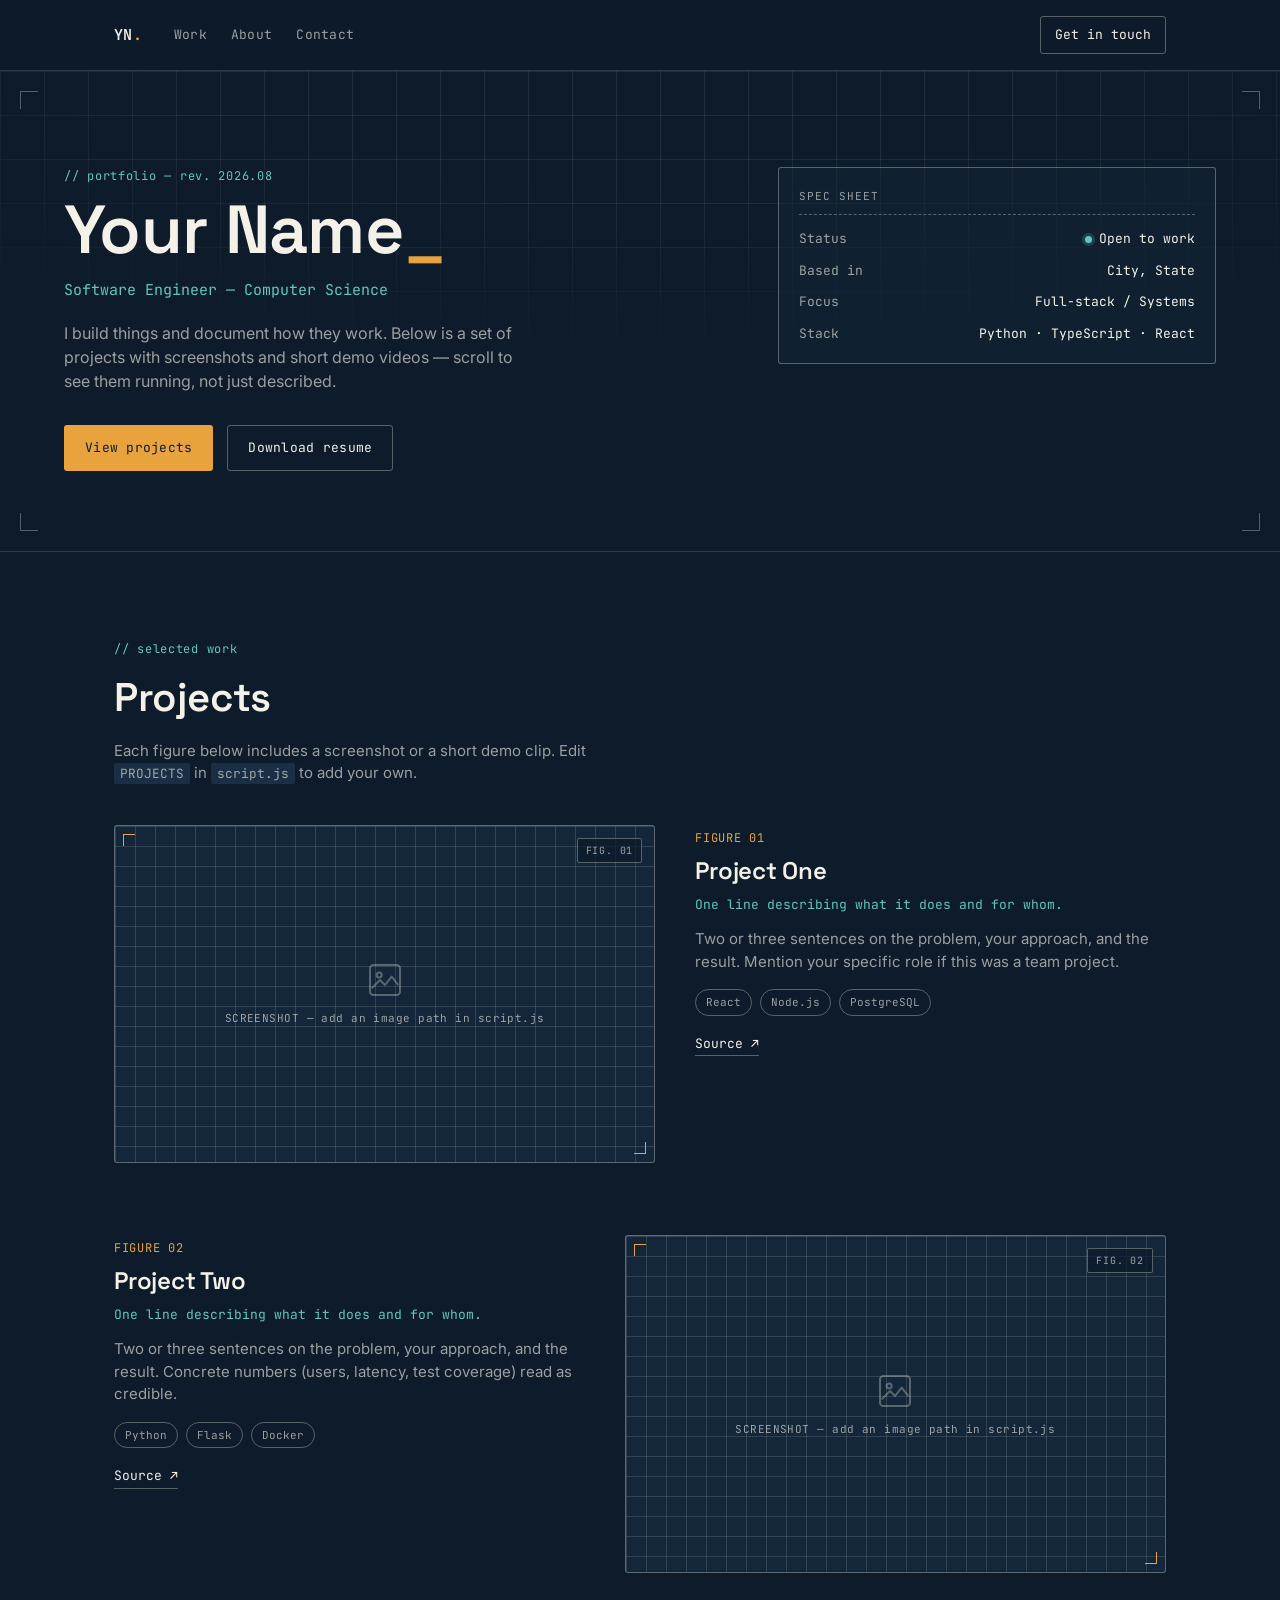
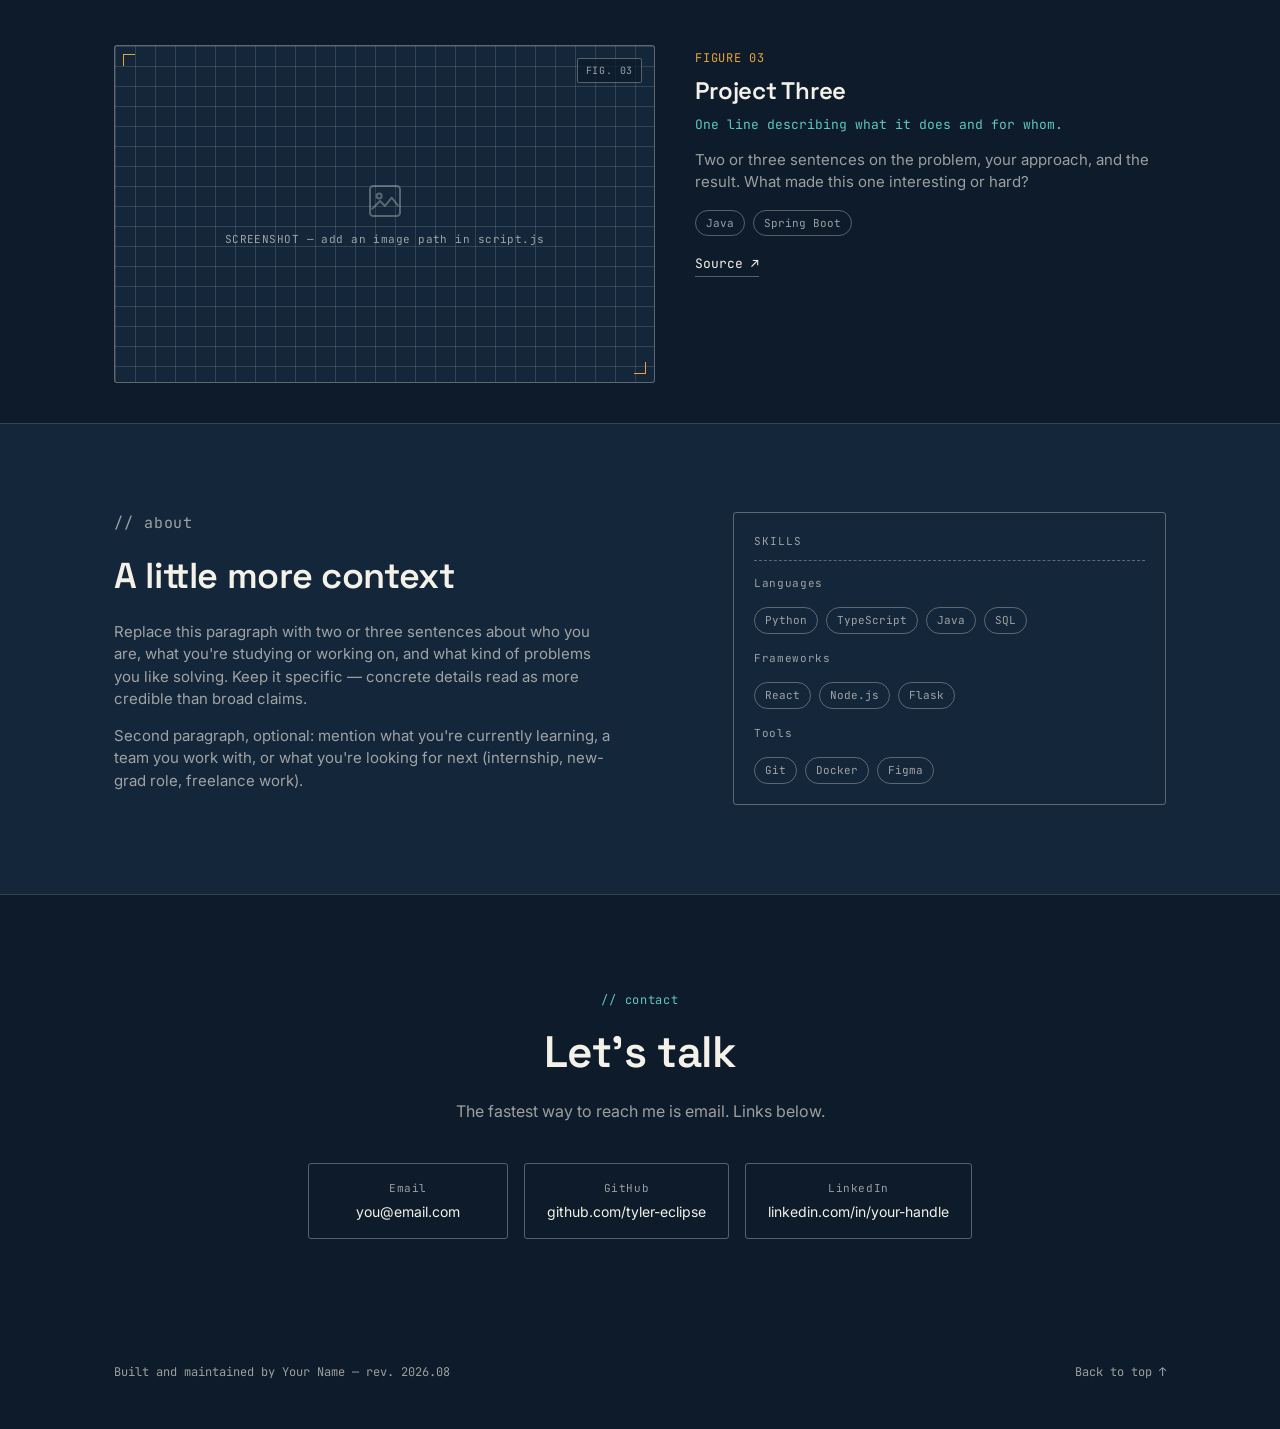
==== index.html @ 5acce399 "Add files via upload" ====
<!DOCTYPE html>
<html lang="en">
<head>
<meta charset="UTF-8">
<meta name="viewport" content="width=device-width, initial-scale=1.0">
<title>Your Name — Portfolio</title>
<meta name="description" content="Software engineering portfolio — projects, demos, and work.">

<link rel="preconnect" href="https://fonts.googleapis.com">
<link rel="preconnect" href="https://fonts.gstatic.com" crossorigin>
<link href="https://fonts.googleapis.com/css2?family=Space+Grotesk:wght@400;500;600;700&family=Inter:wght@400;500;600&family=JetBrains+Mono:wght@400;500;600&display=swap" rel="stylesheet">

<link rel="stylesheet" href="style.css">
</head>
<body>

<!-- ============ NAV ============ -->
<header class="nav" id="top">
  <div class="nav__inner">
    <a href="#top" class="nav__mark">YN<span class="nav__mark-dot">.</span></a>
    <nav class="nav__links">
      <a href="#work">Work</a>
      <a href="#about">About</a>
      <a href="#contact">Contact</a>
    </nav>
    <a href="#contact" class="nav__cta">Get in touch</a>
    <button class="nav__burger" id="navBurger" aria-label="Toggle menu" aria-expanded="false">
      <span></span><span></span><span></span>
    </button>
  </div>
  <div class="nav__mobile" id="navMobile">
    <a href="#work">Work</a>
    <a href="#about">About</a>
    <a href="#contact">Contact</a>
  </div>
</header>

<!-- ============ HERO ============ -->
<section class="hero" id="hero">
  <div class="hero__grid" aria-hidden="true"></div>
  <div class="hero__frame" aria-hidden="true">
    <span class="tick tick--tl"></span>
    <span class="tick tick--tr"></span>
    <span class="tick tick--bl"></span>
    <span class="tick tick--br"></span>
  </div>

  <div class="hero__inner">
    <div class="hero__main">
      <p class="eyebrow">// portfolio &mdash; rev. 2026.08</p>
      <h1 class="hero__name">Your Name<span class="hero__cursor">_</span></h1>
      <p class="hero__role">Software Engineer &mdash; Computer Science</p>
      <p class="hero__tagline">
        I build things and document how they work. Below is a set of
        projects with screenshots and short demo videos &mdash; scroll
        to see them running, not just described.
      </p>
      <div class="hero__actions">
        <a href="#work" class="btn btn--primary">View projects</a>
        <a href="/resume.pdf" class="btn btn--ghost">Download resume</a>
      </div>
    </div>

    <aside class="spec-card" aria-label="Quick facts">
      <p class="spec-card__label">SPEC SHEET</p>
      <dl class="spec-card__list">
        <div class="spec-card__row">
          <dt>Status</dt>
          <dd><span class="dot dot--live"></span>Open to work</dd>
        </div>
        <div class="spec-card__row">
          <dt>Based in</dt>
          <dd>City, State</dd>
        </div>
        <div class="spec-card__row">
          <dt>Focus</dt>
          <dd>Full-stack / Systems</dd>
        </div>
        <div class="spec-card__row">
          <dt>Stack</dt>
          <dd>Python · TypeScript · React</dd>
        </div>
      </dl>
    </aside>
  </div>
</section>

<!-- ============ WORK ============ -->
<section class="work" id="work">
  <div class="section-head">
    <p class="eyebrow">// selected work</p>
    <h2>Projects</h2>
    <p class="section-head__sub">
      Each figure below includes a screenshot or a short demo clip.
      Edit <code>PROJECTS</code> in <code>script.js</code> to add your own.
    </p>
  </div>

  <div class="project-list" id="projectList">
    <!-- Project figures are rendered here by script.js from the PROJECTS array -->
  </div>
</section>

<!-- ============ ABOUT ============ -->
<section class="about" id="about">
  <div class="about__inner">
    <div class="about__text">
      <p class="eyebrow">// about</p>
      <h2>A little more context</h2>
      <p>
        Replace this paragraph with two or three sentences about who you are,
        what you're studying or working on, and what kind of problems you
        like solving. Keep it specific &mdash; concrete details read as more
        credible than broad claims.
      </p>
      <p>
        Second paragraph, optional: mention what you're currently learning,
        a team you work with, or what you're looking for next
        (internship, new-grad role, freelance work).
      </p>
    </div>

    <div class="about__datasheet">
      <p class="spec-card__label">SKILLS</p>
      <div class="skill-group">
        <p class="skill-group__label">Languages</p>
        <div class="chip-row">
          <span class="chip">Python</span>
          <span class="chip">TypeScript</span>
          <span class="chip">Java</span>
          <span class="chip">SQL</span>
        </div>
      </div>
      <div class="skill-group">
        <p class="skill-group__label">Frameworks</p>
        <div class="chip-row">
          <span class="chip">React</span>
          <span class="chip">Node.js</span>
          <span class="chip">Flask</span>
        </div>
      </div>
      <div class="skill-group">
        <p class="skill-group__label">Tools</p>
        <div class="chip-row">
          <span class="chip">Git</span>
          <span class="chip">Docker</span>
          <span class="chip">Figma</span>
        </div>
      </div>
    </div>
  </div>
</section>

<!-- ============ CONTACT ============ -->
<section class="contact" id="contact">
  <div class="contact__inner">
    <p class="eyebrow">// contact</p>
    <h2>Let's talk</h2>
    <p class="contact__sub">
      The fastest way to reach me is email. Links below.
    </p>
    <div class="contact__links">
      <a href="mailto:you@email.com" class="contact__link">
        <span class="contact__link-label">Email</span>
        <span class="contact__link-value">you@email.com</span>
      </a>
      <a href="https://github.com/tyler-eclipse" target="_blank" rel="noopener" class="contact__link">
        <span class="contact__link-label">GitHub</span>
        <span class="contact__link-value">github.com/tyler-eclipse</span>
      </a>
      <a href="https://linkedin.com/in/your-handle" target="_blank" rel="noopener" class="contact__link">
        <span class="contact__link-label">LinkedIn</span>
        <span class="contact__link-value">linkedin.com/in/your-handle</span>
      </a>
    </div>
  </div>
</section>

<footer class="footer">
  <p>Built and maintained by Your Name &mdash; rev. 2026.08</p>
  <a href="#top" class="footer__top">Back to top ↑</a>
</footer>

<!-- ============ LIGHTBOX (used for photo galleries) ============ -->
<div class="lightbox" id="lightbox" aria-hidden="true">
  <button class="lightbox__close" id="lightboxClose" aria-label="Close">✕</button>
  <button class="lightbox__nav lightbox__nav--prev" id="lightboxPrev" aria-label="Previous image">‹</button>
  <img class="lightbox__img" id="lightboxImg" src="" alt="">
  <button class="lightbox__nav lightbox__nav--next" id="lightboxNext" aria-label="Next image">›</button>
</div>

<script src="script.js"></script>
</body>
</html>
---- style.css ----
/* =========================================================
   TOKENS
========================================================= */
:root{
  --ink: #0D1B2A;
  --ink-2: #142639;
  --ink-3: #1A2F45;
  --paper: #F4F1E8;
  --paper-dim: rgba(244,241,232,0.62);
  --amber: #E8A33D;
  --teal: #5FC8BE;
  --line: rgba(244,241,232,0.14);
  --line-strong: rgba(244,241,232,0.32);
  --radius: 3px;

  --font-display: 'Space Grotesk', sans-serif;
  --font-body: 'Inter', sans-serif;
  --font-mono: 'JetBrains Mono', monospace;

  --maxw: 1180px;
  --pad: clamp(20px, 5vw, 64px);
}

*{ box-sizing: border-box; }
html{ scroll-behavior: smooth; }

body{
  margin: 0;
  background: var(--ink);
  color: var(--paper);
  font-family: var(--font-body);
  line-height: 1.5;
  -webkit-font-smoothing: antialiased;
}

h1,h2,h3{
  font-family: var(--font-display);
  font-weight: 600;
  margin: 0;
  letter-spacing: -0.01em;
}

p{ margin: 0; }

a{ color: inherit; text-decoration: none; }

code{
  font-family: var(--font-mono);
  background: var(--ink-3);
  padding: 2px 6px;
  border-radius: 2px;
  font-size: 0.85em;
}

.eyebrow{
  font-family: var(--font-mono);
  font-size: 12px;
  letter-spacing: 0.06em;
  color: var(--teal);
  margin: 0 0 10px;
}

img{ max-width: 100%; display: block; }

@media (prefers-reduced-motion: reduce){
  *{ animation-duration: 0.001ms !important; animation-iteration-count: 1 !important; transition-duration: 0.001ms !important; scroll-behavior: auto !important; }
}

/* =========================================================
   NAV
========================================================= */
.nav{
  position: sticky;
  top: 0;
  z-index: 50;
  background: rgba(13,27,42,0.86);
  backdrop-filter: blur(10px);
  border-bottom: 1px solid var(--line);
}
.nav__inner{
  max-width: var(--maxw);
  margin: 0 auto;
  padding: 16px var(--pad);
  display: flex;
  align-items: center;
  gap: 32px;
}
.nav__mark{
  font-family: var(--font-mono);
  font-weight: 600;
  font-size: 15px;
  letter-spacing: 0.02em;
}
.nav__mark-dot{ color: var(--amber); }
.nav__links{
  display: flex;
  gap: 24px;
  margin-right: auto;
  font-family: var(--font-mono);
  font-size: 13px;
  letter-spacing: 0.02em;
}
.nav__links a{ color: var(--paper-dim); transition: color .15s; }
.nav__links a:hover{ color: var(--paper); }
.nav__cta{
  font-family: var(--font-mono);
  font-size: 13px;
  border: 1px solid var(--line-strong);
  padding: 8px 14px;
  border-radius: var(--radius);
  transition: border-color .15s, color .15s;
}
.nav__cta:hover{ border-color: var(--teal); color: var(--teal); }
.nav__burger{
  display: none;
  flex-direction: column;
  gap: 4px;
  background: none;
  border: none;
  cursor: pointer;
  padding: 6px;
}
.nav__burger span{ width: 20px; height: 2px; background: var(--paper); display: block; }
.nav__mobile{
  display: none;
  flex-direction: column;
  padding: 0 var(--pad) 16px;
  font-family: var(--font-mono);
  font-size: 14px;
  gap: 14px;
}
.nav__mobile.is-open{ display: flex; }

@media (max-width: 760px){
  .nav__links, .nav__cta{ display: none; }
  .nav__burger{ display: flex; }
}

/* =========================================================
   HERO
========================================================= */
.hero{
  position: relative;
  padding: 96px var(--pad) 80px;
  overflow: hidden;
  border-bottom: 1px solid var(--line);
}
.hero__grid{
  position: absolute;
  inset: 0;
  background-image:
    linear-gradient(var(--line) 1px, transparent 1px),
    linear-gradient(90deg, var(--line) 1px, transparent 1px);
  background-size: 44px 44px;
  mask-image: radial-gradient(ellipse 80% 60% at 50% 0%, black 40%, transparent 100%);
  opacity: 0.6;
}
.hero__frame{ position: absolute; inset: 20px; pointer-events: none; }
.tick{ position: absolute; width: 18px; height: 18px; }
.tick--tl{ top: 0; left: 0; border-top: 1px solid var(--line-strong); border-left: 1px solid var(--line-strong); }
.tick--tr{ top: 0; right: 0; border-top: 1px solid var(--line-strong); border-right: 1px solid var(--line-strong); }
.tick--bl{ bottom: 0; left: 0; border-bottom: 1px solid var(--line-strong); border-left: 1px solid var(--line-strong); }
.tick--br{ bottom: 0; right: 0; border-bottom: 1px solid var(--line-strong); border-right: 1px solid var(--line-strong); }

.hero__inner{
  position: relative;
  max-width: var(--maxw);
  margin: 0 auto;
  display: grid;
  grid-template-columns: 1.5fr 1fr;
  gap: 56px;
  align-items: start;
}
.hero__name{
  font-size: clamp(40px, 6vw, 68px);
  line-height: 1.03;
}
.hero__cursor{
  color: var(--amber);
  animation: blink 1.1s step-end infinite;
}
@keyframes blink{ 50%{ opacity: 0; } }

.hero__role{
  font-family: var(--font-mono);
  font-size: 15px;
  color: var(--teal);
  margin-top: 14px;
}
.hero__tagline{
  margin-top: 20px;
  max-width: 46ch;
  color: var(--paper-dim);
  font-size: 16px;
}
.hero__actions{
  display: flex;
  gap: 14px;
  margin-top: 32px;
  flex-wrap: wrap;
}

.btn{
  font-family: var(--font-mono);
  font-size: 13px;
  letter-spacing: 0.02em;
  padding: 12px 20px;
  border-radius: var(--radius);
  border: 1px solid transparent;
  display: inline-flex;
  align-items: center;
  gap: 8px;
  transition: transform .15s, border-color .15s, background .15s, color .15s;
}
.btn--primary{ background: var(--amber); color: var(--ink); }
.btn--primary:hover{ transform: translateY(-1px); }
.btn--ghost{ border-color: var(--line-strong); color: var(--paper); }
.btn--ghost:hover{ border-color: var(--teal); color: var(--teal); }

.spec-card{
  border: 1px solid var(--line-strong);
  border-radius: var(--radius);
  padding: 20px;
  background: rgba(20,38,57,0.5);
}
.spec-card__label{
  font-family: var(--font-mono);
  font-size: 11px;
  letter-spacing: 0.1em;
  color: var(--paper-dim);
  margin: 0 0 14px;
  border-bottom: 1px dashed var(--line-strong);
  padding-bottom: 10px;
}
.spec-card__list{ margin: 0; display: flex; flex-direction: column; gap: 12px; }
.spec-card__row{ display: flex; justify-content: space-between; gap: 12px; font-size: 13px; }
.spec-card__row dt{ font-family: var(--font-mono); color: var(--paper-dim); }
.spec-card__row dd{ margin: 0; text-align: right; font-family: var(--font-mono); }
.dot{ width: 7px; height: 7px; border-radius: 50%; display: inline-block; margin-right: 7px; }
.dot--live{ background: var(--teal); box-shadow: 0 0 0 3px rgba(95,200,190,0.2); }

@media (max-width: 860px){
  .hero__inner{ grid-template-columns: 1fr; }
}

/* =========================================================
   SECTION HEAD (shared)
========================================================= */
.section-head{
  max-width: var(--maxw);
  margin: 0 auto;
  padding: 88px var(--pad) 40px;
}
.section-head h2{ font-size: clamp(28px, 4vw, 40px); }
.section-head__sub{
  margin-top: 12px;
  color: var(--paper-dim);
  max-width: 60ch;
  font-size: 15px;
}

/* =========================================================
   PROJECTS
========================================================= */
.project-list{
  max-width: var(--maxw);
  margin: 0 auto;
  padding: 0 var(--pad) 40px;
  display: flex;
  flex-direction: column;
  gap: 72px;
}

.figure{
  display: grid;
  grid-template-columns: 1.15fr 1fr;
  gap: 40px;
  align-items: start;
  opacity: 0;
  transform: translateY(18px);
  transition: opacity .6s ease, transform .6s ease;
}
.figure.is-visible{ opacity: 1; transform: translateY(0); }
.figure:nth-child(even){ direction: rtl; }
.figure:nth-child(even) > *{ direction: ltr; }

.figure__viewport{
  position: relative;
  border: 1px solid var(--line-strong);
  border-radius: var(--radius);
  background: var(--ink-2);
  aspect-ratio: 16/10;
  overflow: hidden;
}
.figure__viewport video,
.figure__viewport img{
  width: 100%; height: 100%; object-fit: cover; display: block;
}
.figure__viewport .vp-tick{ position: absolute; width: 12px; height: 12px; z-index: 3; }
.figure__viewport .vp-tick--tl{ top: 8px; left: 8px; border-top: 1px solid var(--amber); border-left: 1px solid var(--amber); }
.figure__viewport .vp-tick--br{ bottom: 8px; right: 8px; border-bottom: 1px solid var(--amber); border-right: 1px solid var(--amber); }

.figure__badge{
  position: absolute;
  top: 12px;
  right: 12px;
  z-index: 3;
  font-family: var(--font-mono);
  font-size: 10px;
  letter-spacing: 0.08em;
  padding: 4px 8px;
  border-radius: 2px;
  background: rgba(13,27,42,0.75);
  border: 1px solid var(--line-strong);
  color: var(--paper-dim);
}

.figure__placeholder{
  width: 100%; height: 100%;
  display: flex; flex-direction: column; align-items: center; justify-content: center;
  gap: 10px;
  color: var(--paper-dim);
  background:
    linear-gradient(var(--line) 1px, transparent 1px),
    linear-gradient(90deg, var(--line) 1px, transparent 1px);
  background-size: 20px 20px;
}
.figure__placeholder svg{ width: 40px; height: 40px; opacity: 0.5; }
.figure__placeholder span{ font-family: var(--font-mono); font-size: 11px; letter-spacing: 0.04em; text-align: center; padding: 0 20px; }

.figure__play{
  position: absolute; inset: 0;
  display: flex; align-items: center; justify-content: center;
  background: rgba(13,27,42,0.35);
  cursor: pointer;
  border: none;
  z-index: 2;
}
.figure__play svg{ width: 52px; height: 52px; }
.figure__play circle{ fill: rgba(13,27,42,0.7); stroke: var(--paper); stroke-width: 1; }
.figure__play path{ fill: var(--paper); }
.figure__play:hover circle{ stroke: var(--amber); }

.figure__thumbs{
  display: flex;
  gap: 8px;
  margin-top: 10px;
  flex-wrap: wrap;
}
.figure__thumbs button{
  width: 56px; height: 40px;
  border-radius: 2px;
  overflow: hidden;
  border: 1px solid var(--line-strong);
  padding: 0;
  cursor: pointer;
  background: var(--ink-2);
}
.figure__thumbs img{ width: 100%; height: 100%; object-fit: cover; }

.figure__body{ padding-top: 4px; }
.figure__num{
  font-family: var(--font-mono);
  font-size: 12px;
  color: var(--amber);
  letter-spacing: 0.06em;
}
.figure__title{
  font-size: 24px;
  margin-top: 6px;
}
.figure__tagline{
  font-family: var(--font-mono);
  font-size: 13px;
  color: var(--teal);
  margin-top: 6px;
}
.figure__desc{
  margin-top: 14px;
  color: var(--paper-dim);
  font-size: 15px;
  max-width: 52ch;
}
.chip-row{ display: flex; gap: 8px; flex-wrap: wrap; margin-top: 16px; }
.chip{
  font-family: var(--font-mono);
  font-size: 11px;
  border: 1px solid var(--line-strong);
  border-radius: 20px;
  padding: 4px 10px;
  color: var(--paper-dim);
}
.figure__links{ display: flex; gap: 18px; margin-top: 18px; }
.figure__links a{
  font-family: var(--font-mono);
  font-size: 13px;
  color: var(--paper);
  border-bottom: 1px solid var(--line-strong);
  padding-bottom: 2px;
  transition: color .15s, border-color .15s;
}
.figure__links a:hover{ color: var(--amber); border-color: var(--amber); }

@media (max-width: 860px){
  .figure, .figure:nth-child(even){ grid-template-columns: 1fr; direction: ltr; }
}

/* =========================================================
   ABOUT
========================================================= */
.about{ border-top: 1px solid var(--line); border-bottom: 1px solid var(--line); background: var(--ink-2); }
.about__inner{
  max-width: var(--maxw);
  margin: 0 auto;
  padding: 88px var(--pad);
  display: grid;
  grid-template-columns: 1.3fr 1fr;
  gap: 56px;
}
.about__text h2{ font-size: clamp(26px, 4vw, 36px); margin-bottom: 18px; }
.about__text p{ color: var(--paper-dim); max-width: 56ch; margin-bottom: 14px; font-size: 15px; }

.about__datasheet{
  border: 1px solid var(--line-strong);
  border-radius: var(--radius);
  padding: 20px;
  align-self: start;
}
.skill-group{ margin-bottom: 16px; }
.skill-group:last-child{ margin-bottom: 0; }
.skill-group__label{
  font-family: var(--font-mono);
  font-size: 11px;
  color: var(--paper-dim);
  letter-spacing: 0.06em;
  margin-bottom: 8px;
}

@media (max-width: 860px){
  .about__inner{ grid-template-columns: 1fr; }
}

/* =========================================================
   CONTACT
========================================================= */
.contact__inner{
  max-width: var(--maxw);
  margin: 0 auto;
  padding: 96px var(--pad);
  text-align: center;
}
.contact h2{ font-size: clamp(30px, 5vw, 44px); margin-top: 6px; }
.contact__sub{ color: var(--paper-dim); margin-top: 14px; }
.contact__links{
  margin-top: 40px;
  display: flex;
  justify-content: center;
  gap: 16px;
  flex-wrap: wrap;
}
.contact__link{
  border: 1px solid var(--line-strong);
  border-radius: var(--radius);
  padding: 16px 22px;
  display: flex;
  flex-direction: column;
  gap: 4px;
  min-width: 200px;
  transition: border-color .15s, transform .15s;
}
.contact__link:hover{ border-color: var(--teal); transform: translateY(-2px); }
.contact__link-label{ font-family: var(--font-mono); font-size: 11px; color: var(--paper-dim); letter-spacing: 0.06em; }
.contact__link-value{ font-size: 14px; }

/* =========================================================
   FOOTER
========================================================= */
.footer{
  max-width: var(--maxw);
  margin: 0 auto;
  padding: 28px var(--pad) 48px;
  display: flex;
  justify-content: space-between;
  font-family: var(--font-mono);
  font-size: 12px;
  color: var(--paper-dim);
}
.footer__top:hover{ color: var(--paper); }

/* =========================================================
   LIGHTBOX
========================================================= */
.lightbox{
  position: fixed;
  inset: 0;
  background: rgba(13,27,42,0.94);
  display: none;
  align-items: center;
  justify-content: center;
  z-index: 100;
}
.lightbox.is-open{ display: flex; }
.lightbox__img{ max-width: 88vw; max-height: 84vh; border: 1px solid var(--line-strong); }
.lightbox__close{
  position: absolute; top: 24px; right: 28px;
  background: none; border: none; color: var(--paper);
  font-size: 20px; cursor: pointer;
}
.lightbox__nav{
  position: absolute; top: 50%; transform: translateY(-50%);
  background: none; border: 1px solid var(--line-strong);
  color: var(--paper); font-size: 22px; width: 44px; height: 44px;
  border-radius: 50%; cursor: pointer;
}
.lightbox__nav--prev{ left: 24px; }
.lightbox__nav--next{ right: 24px; }
.lightbox__nav:hover{ border-color: var(--amber); color: var(--amber); }
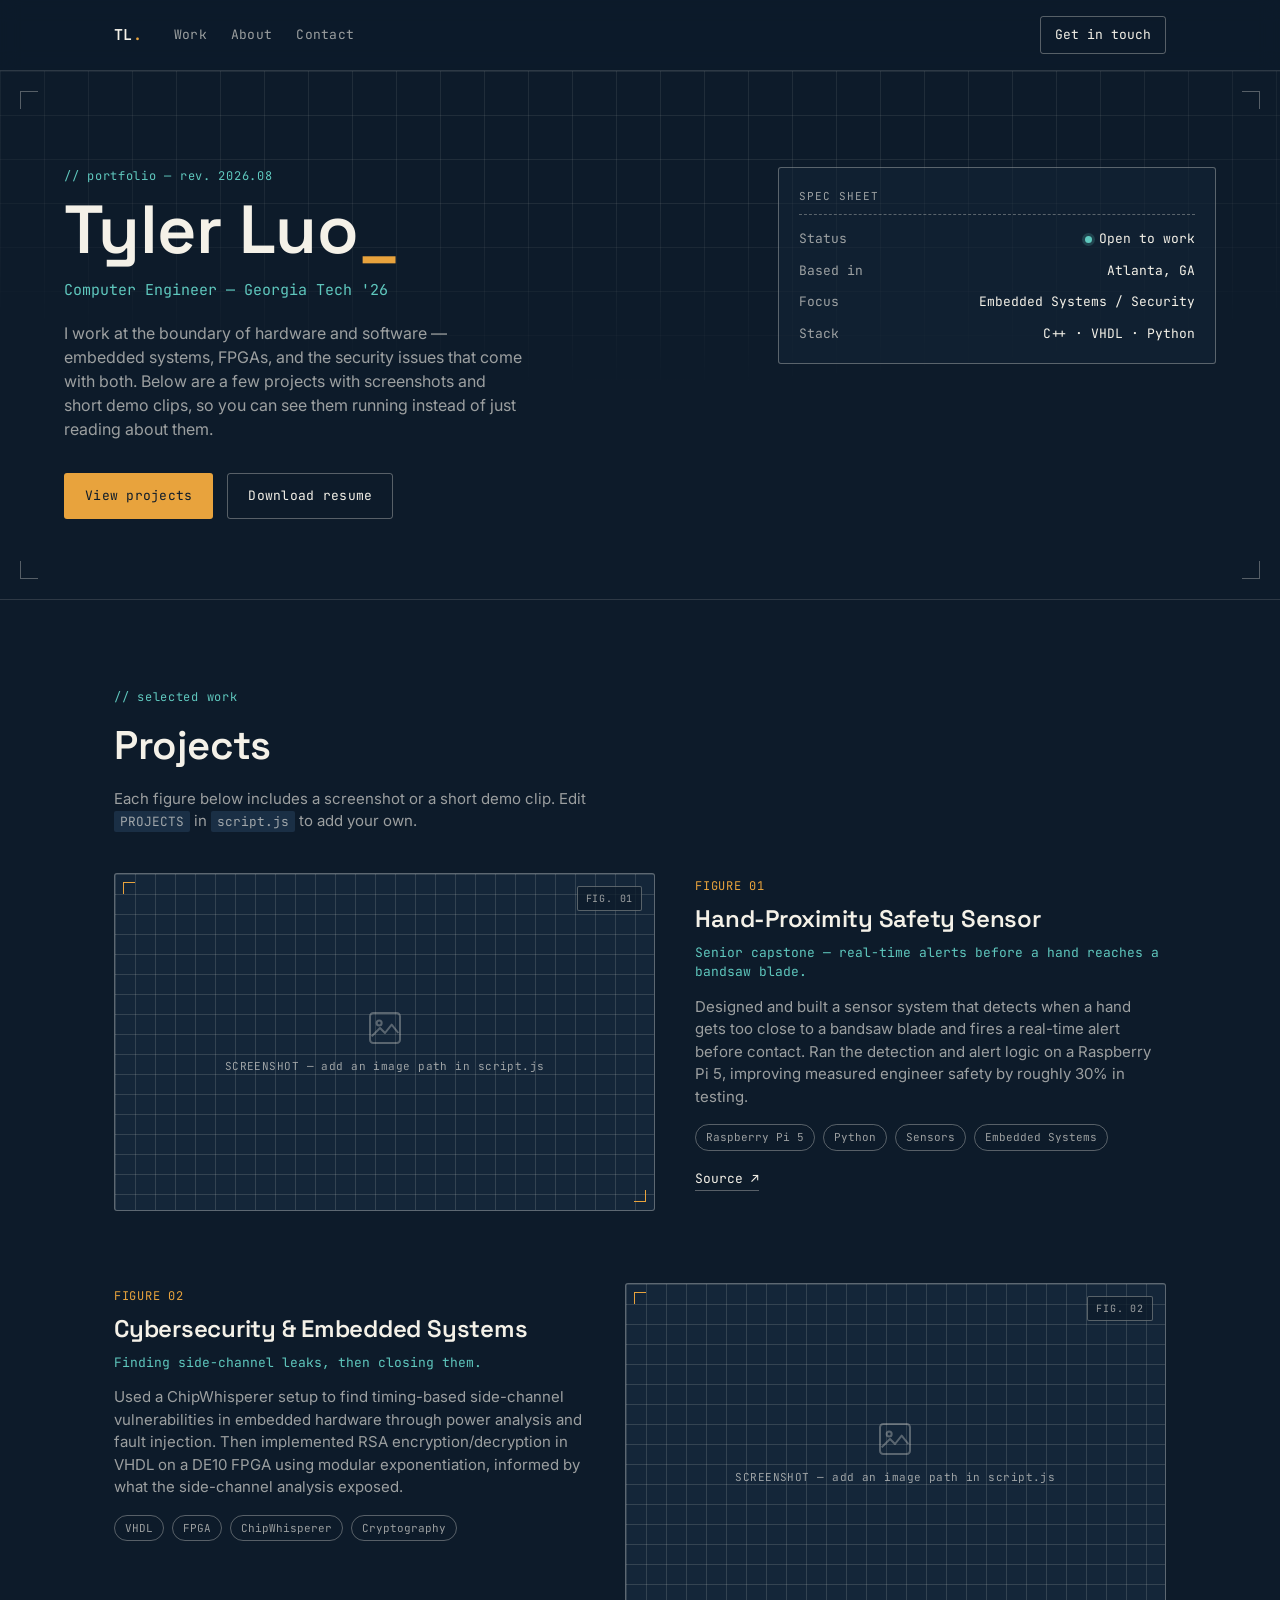
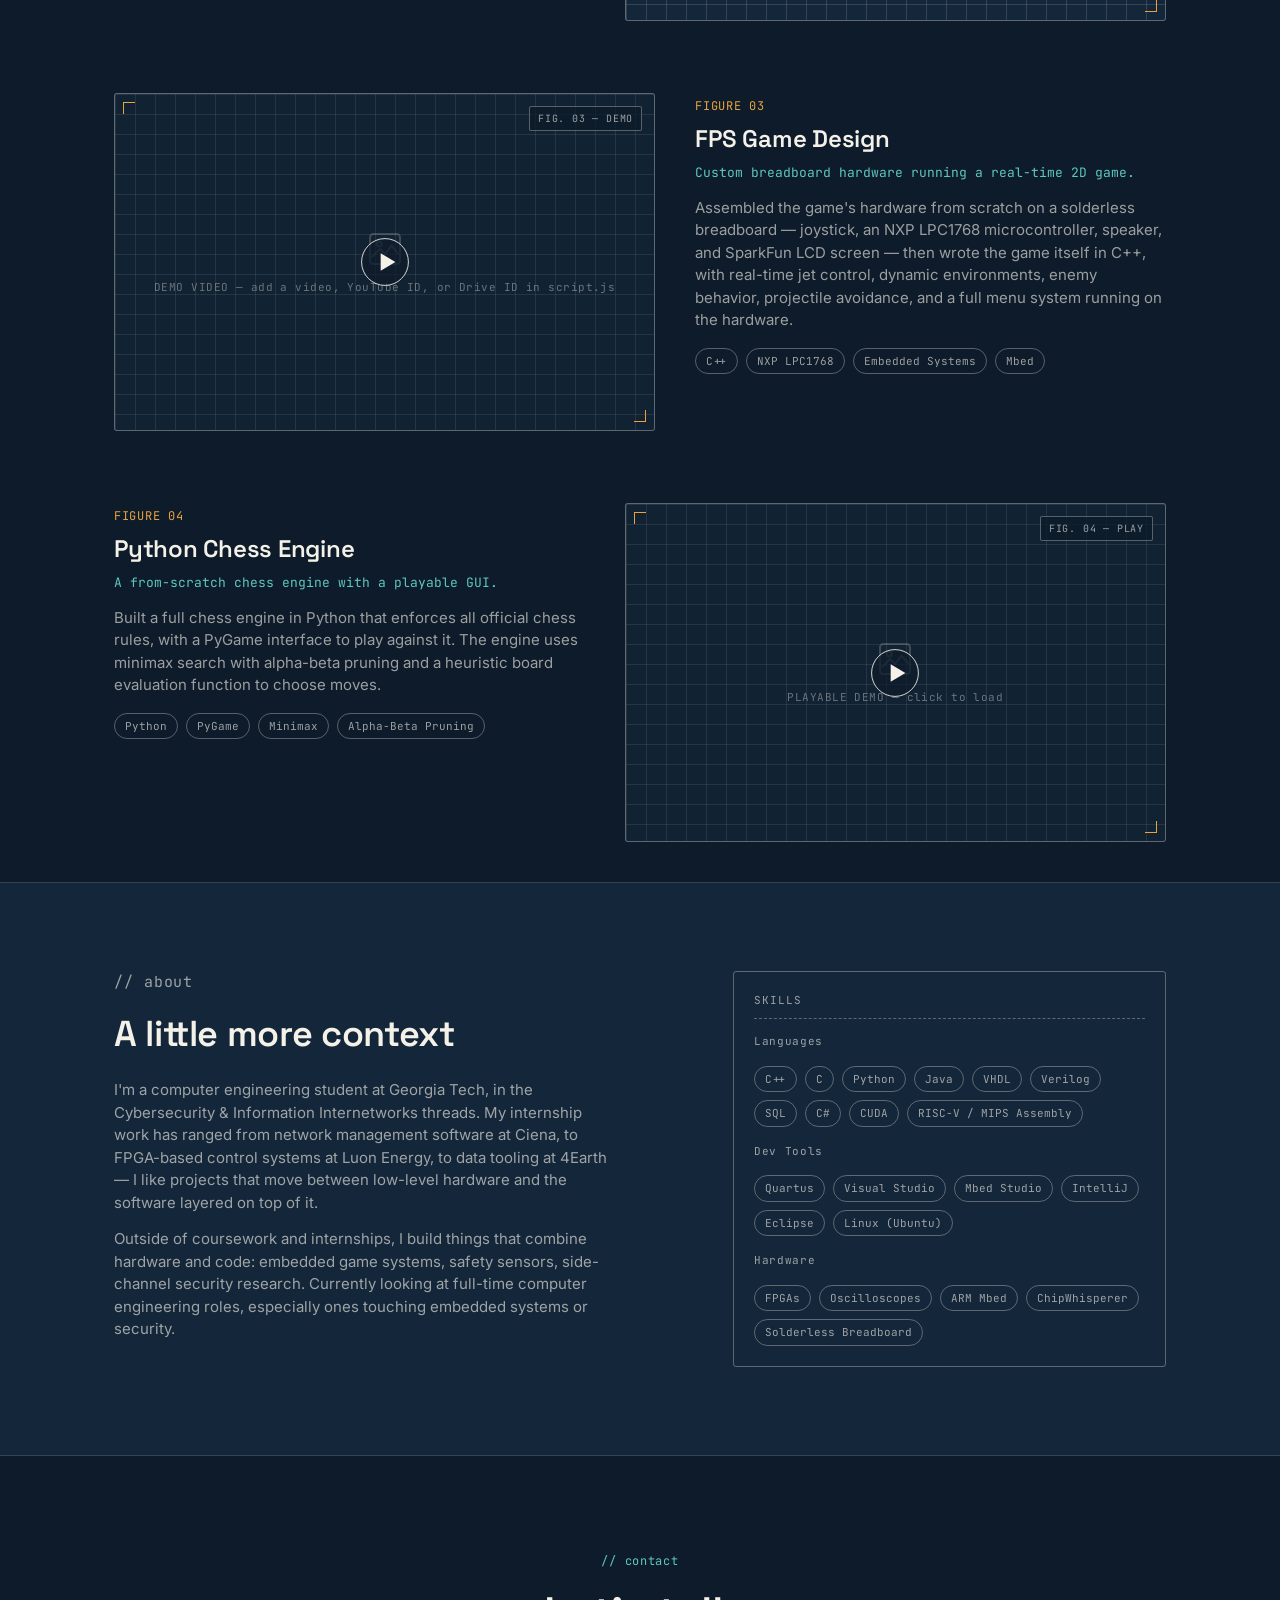
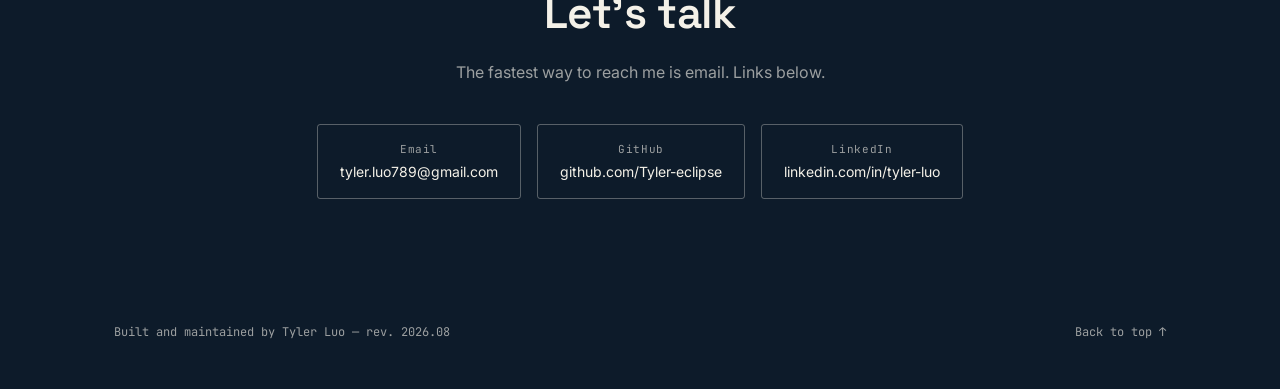
==== commit 04b6f91b: "Add files via upload" ====
--- a/index.html
+++ b/index.html
@@ -3,8 +3,8 @@
 <head>
 <meta charset="UTF-8">
 <meta name="viewport" content="width=device-width, initial-scale=1.0">
-<title>Your Name — Portfolio</title>
-<meta name="description" content="Software engineering portfolio — projects, demos, and work.">
+<title>Tyler Luo — Portfolio</title>
+<meta name="description" content="Computer engineering portfolio — embedded systems, security, and software projects.">
 
 <link rel="preconnect" href="https://fonts.googleapis.com">
 <link rel="preconnect" href="https://fonts.gstatic.com" crossorigin>
@@ -17,7 +17,7 @@
 <!-- ============ NAV ============ -->
 <header class="nav" id="top">
   <div class="nav__inner">
-    <a href="#top" class="nav__mark">YN<span class="nav__mark-dot">.</span></a>
+    <a href="#top" class="nav__mark">TL<span class="nav__mark-dot">.</span></a>
     <nav class="nav__links">
       <a href="#work">Work</a>
       <a href="#about">About</a>
@@ -48,12 +48,13 @@
   <div class="hero__inner">
     <div class="hero__main">
       <p class="eyebrow">// portfolio &mdash; rev. 2026.08</p>
-      <h1 class="hero__name">Your Name<span class="hero__cursor">_</span></h1>
-      <p class="hero__role">Software Engineer &mdash; Computer Science</p>
+      <h1 class="hero__name">Tyler Luo<span class="hero__cursor">_</span></h1>
+      <p class="hero__role">Computer Engineer &mdash; Georgia Tech '26</p>
       <p class="hero__tagline">
-        I build things and document how they work. Below is a set of
-        projects with screenshots and short demo videos &mdash; scroll
-        to see them running, not just described.
+        I work at the boundary of hardware and software &mdash; embedded
+        systems, FPGAs, and the security issues that come with both.
+        Below are a few projects with screenshots and short demo clips,
+        so you can see them running instead of just reading about them.
       </p>
       <div class="hero__actions">
         <a href="#work" class="btn btn--primary">View projects</a>
@@ -70,15 +71,15 @@
         </div>
         <div class="spec-card__row">
           <dt>Based in</dt>
-          <dd>City, State</dd>
+          <dd>Atlanta, GA</dd>
         </div>
         <div class="spec-card__row">
           <dt>Focus</dt>
-          <dd>Full-stack / Systems</dd>
+          <dd>Embedded Systems / Security</dd>
         </div>
         <div class="spec-card__row">
           <dt>Stack</dt>
-          <dd>Python · TypeScript · React</dd>
+          <dd>C++ · VHDL · Python</dd>
         </div>
       </dl>
     </aside>
@@ -108,15 +109,19 @@
       <p class="eyebrow">// about</p>
       <h2>A little more context</h2>
       <p>
-        Replace this paragraph with two or three sentences about who you are,
-        what you're studying or working on, and what kind of problems you
-        like solving. Keep it specific &mdash; concrete details read as more
-        credible than broad claims.
+        I'm a computer engineering student at Georgia Tech, in the
+        Cybersecurity &amp; Information Internetworks threads. My internship
+        work has ranged from network management software at Ciena, to
+        FPGA-based control systems at Luon Energy, to data tooling at
+        4Earth &mdash; I like projects that move between low-level hardware
+        and the software layered on top of it.
       </p>
       <p>
-        Second paragraph, optional: mention what you're currently learning,
-        a team you work with, or what you're looking for next
-        (internship, new-grad role, freelance work).
+        Outside of coursework and internships, I build things that combine
+        hardware and code: embedded game systems, safety sensors, side-channel
+        security research. Currently looking at full-time computer
+        engineering roles, especially ones touching embedded systems or
+        security.
       </p>
     </div>
 
@@ -125,26 +130,37 @@
       <div class="skill-group">
         <p class="skill-group__label">Languages</p>
         <div class="chip-row">
+          <span class="chip">C++</span>
+          <span class="chip">C</span>
           <span class="chip">Python</span>
-          <span class="chip">TypeScript</span>
           <span class="chip">Java</span>
+          <span class="chip">VHDL</span>
+          <span class="chip">Verilog</span>
           <span class="chip">SQL</span>
+          <span class="chip">C#</span>
+          <span class="chip">CUDA</span>
+          <span class="chip">RISC-V / MIPS Assembly</span>
         </div>
       </div>
       <div class="skill-group">
-        <p class="skill-group__label">Frameworks</p>
+        <p class="skill-group__label">Dev Tools</p>
         <div class="chip-row">
-          <span class="chip">React</span>
-          <span class="chip">Node.js</span>
-          <span class="chip">Flask</span>
+          <span class="chip">Quartus</span>
+          <span class="chip">Visual Studio</span>
+          <span class="chip">Mbed Studio</span>
+          <span class="chip">IntelliJ</span>
+          <span class="chip">Eclipse</span>
+          <span class="chip">Linux (Ubuntu)</span>
         </div>
       </div>
       <div class="skill-group">
-        <p class="skill-group__label">Tools</p>
+        <p class="skill-group__label">Hardware</p>
         <div class="chip-row">
-          <span class="chip">Git</span>
-          <span class="chip">Docker</span>
-          <span class="chip">Figma</span>
+          <span class="chip">FPGAs</span>
+          <span class="chip">Oscilloscopes</span>
+          <span class="chip">ARM Mbed</span>
+          <span class="chip">ChipWhisperer</span>
+          <span class="chip">Solderless Breadboard</span>
         </div>
       </div>
     </div>
@@ -160,24 +176,24 @@
       The fastest way to reach me is email. Links below.
     </p>
     <div class="contact__links">
-      <a href="mailto:you@email.com" class="contact__link">
+      <a href="mailto:tyler.luo789@gmail.com" class="contact__link">
         <span class="contact__link-label">Email</span>
-        <span class="contact__link-value">you@email.com</span>
+        <span class="contact__link-value">tyler.luo789@gmail.com</span>
       </a>
-      <a href="https://github.com/tyler-eclipse" target="_blank" rel="noopener" class="contact__link">
+      <a href="https://github.com/Tyler-eclipse" target="_blank" rel="noopener" class="contact__link">
         <span class="contact__link-label">GitHub</span>
-        <span class="contact__link-value">github.com/tyler-eclipse</span>
+        <span class="contact__link-value">github.com/Tyler-eclipse</span>
       </a>
-      <a href="https://linkedin.com/in/your-handle" target="_blank" rel="noopener" class="contact__link">
+      <a href="https://www.linkedin.com/in/tyler-luo-b75244252" target="_blank" rel="noopener" class="contact__link">
         <span class="contact__link-label">LinkedIn</span>
-        <span class="contact__link-value">linkedin.com/in/your-handle</span>
+        <span class="contact__link-value">linkedin.com/in/tyler-luo</span>
       </a>
     </div>
   </div>
 </section>
 
 <footer class="footer">
-  <p>Built and maintained by Your Name &mdash; rev. 2026.08</p>
+  <p>Built and maintained by Tyler Luo &mdash; rev. 2026.08</p>
   <a href="#top" class="footer__top">Back to top ↑</a>
 </footer>
 
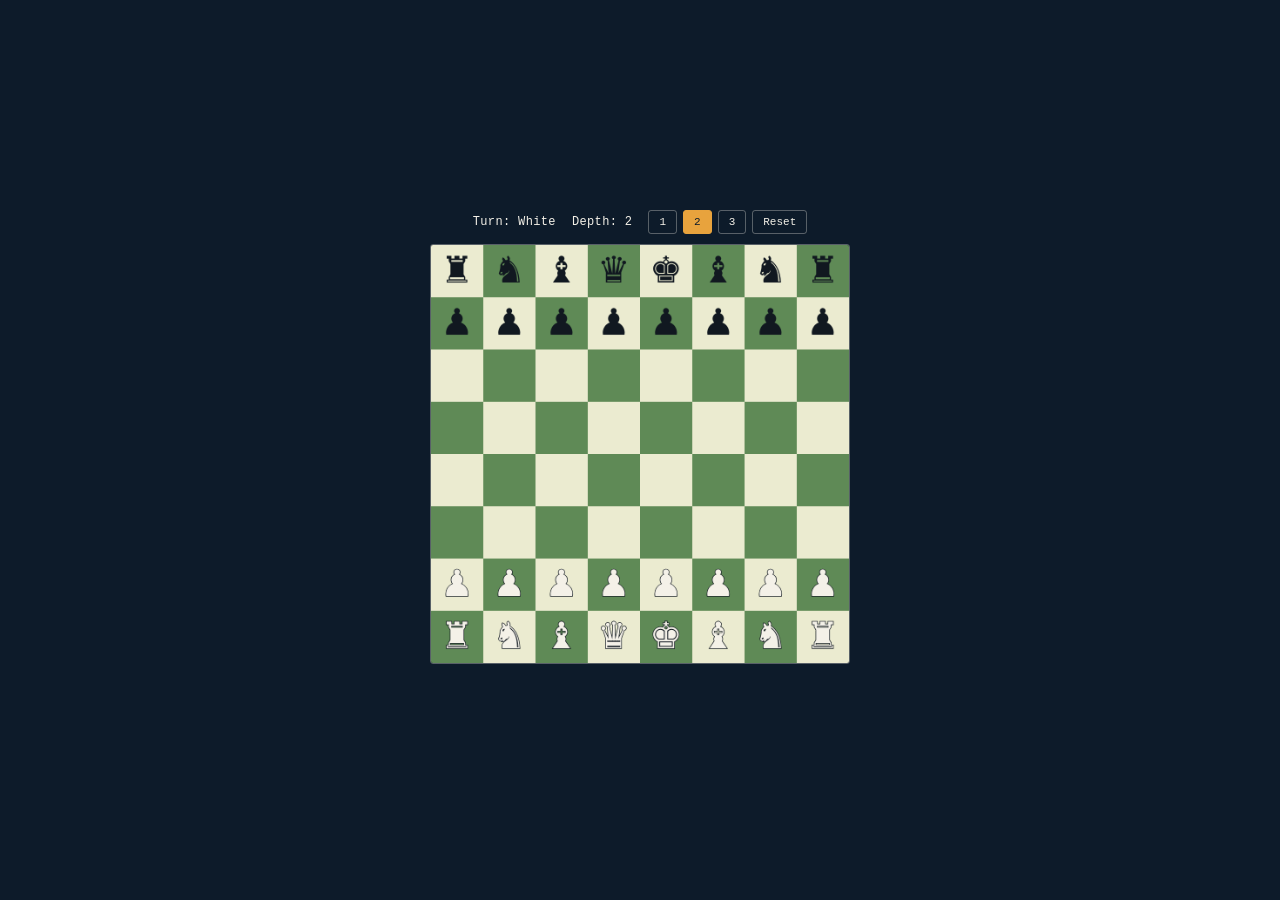
==== commit c6bb3af0: "Add files via upload" ====
--- a/index.html
+++ b/index.html
@@ -3,208 +3,587 @@
 <head>
 <meta charset="UTF-8">
 <meta name="viewport" content="width=device-width, initial-scale=1.0">
-<title>Tyler Luo — Portfolio</title>
-<meta name="description" content="Computer engineering portfolio — embedded systems, security, and software projects.">
-
-<link rel="preconnect" href="https://fonts.googleapis.com">
-<link rel="preconnect" href="https://fonts.gstatic.com" crossorigin>
-<link href="https://fonts.googleapis.com/css2?family=Space+Grotesk:wght@400;500;600;700&family=Inter:wght@400;500;600&family=JetBrains+Mono:wght@400;500;600&display=swap" rel="stylesheet">
-
-<link rel="stylesheet" href="style.css">
+<title>Chess engine — Tyler Luo</title>
+<style>
+  * { box-sizing: border-box; }
+  html, body {
+    margin: 0; padding: 0; width: 100%; height: 100%;
+    background: #0D1B2A;
+    display: flex; align-items: center; justify-content: center;
+    font-family: 'JetBrains Mono', 'Courier New', monospace;
+    overflow: hidden;
+  }
+  #wrap { display: flex; flex-direction: column; align-items: center; gap: 10px; padding: 14px; width: 100%; }
+  #status {
+    color: #F4F1E8; font-size: 12px; letter-spacing: 0.03em;
+    display: flex; gap: 16px; align-items: center; flex-wrap: wrap; justify-content: center;
+  }
+  #message { color: #E8A33D; font-size: 12px; min-height: 16px; }
+  canvas {
+    border: 1px solid rgba(244,241,232,0.32);
+    border-radius: 3px;
+    max-width: min(90vmin, 420px);
+    height: auto;
+    touch-action: none;
+    cursor: pointer;
+  }
+  .controls { display: flex; gap: 6px; }
+  button {
+    font-family: inherit; font-size: 11px;
+    background: transparent; color: #F4F1E8;
+    border: 1px solid rgba(244,241,232,0.32); border-radius: 3px;
+    padding: 5px 10px; cursor: pointer;
+  }
+  button:hover { border-color: #5FC8BE; color: #5FC8BE; }
+  button.active { background: #E8A33D; color: #0D1B2A; border-color: #E8A33D; }
+</style>
 </head>
 <body>
-
-<!-- ============ NAV ============ -->
-<header class="nav" id="top">
-  <div class="nav__inner">
-    <a href="#top" class="nav__mark">TL<span class="nav__mark-dot">.</span></a>
-    <nav class="nav__links">
-      <a href="#work">Work</a>
-      <a href="#about">About</a>
-      <a href="#contact">Contact</a>
-    </nav>
-    <a href="#contact" class="nav__cta">Get in touch</a>
-    <button class="nav__burger" id="navBurger" aria-label="Toggle menu" aria-expanded="false">
-      <span></span><span></span><span></span>
-    </button>
-  </div>
-  <div class="nav__mobile" id="navMobile">
-    <a href="#work">Work</a>
-    <a href="#about">About</a>
-    <a href="#contact">Contact</a>
-  </div>
-</header>
-
-<!-- ============ HERO ============ -->
-<section class="hero" id="hero">
-  <div class="hero__grid" aria-hidden="true"></div>
-  <div class="hero__frame" aria-hidden="true">
-    <span class="tick tick--tl"></span>
-    <span class="tick tick--tr"></span>
-    <span class="tick tick--bl"></span>
-    <span class="tick tick--br"></span>
-  </div>
-
-  <div class="hero__inner">
-    <div class="hero__main">
-      <p class="eyebrow">// portfolio &mdash; rev. 2026.08</p>
-      <h1 class="hero__name">Tyler Luo<span class="hero__cursor">_</span></h1>
-      <p class="hero__role">Computer Engineer &mdash; Georgia Tech '26</p>
-      <p class="hero__tagline">
-        I work at the boundary of hardware and software &mdash; embedded
-        systems, FPGAs, and the security issues that come with both.
-        Below are a few projects with screenshots and short demo clips,
-        so you can see them running instead of just reading about them.
-      </p>
-      <div class="hero__actions">
-        <a href="#work" class="btn btn--primary">View projects</a>
-        <a href="/resume.pdf" class="btn btn--ghost">Download resume</a>
-      </div>
-    </div>
-
-    <aside class="spec-card" aria-label="Quick facts">
-      <p class="spec-card__label">SPEC SHEET</p>
-      <dl class="spec-card__list">
-        <div class="spec-card__row">
-          <dt>Status</dt>
-          <dd><span class="dot dot--live"></span>Open to work</dd>
-        </div>
-        <div class="spec-card__row">
-          <dt>Based in</dt>
-          <dd>Atlanta, GA</dd>
-        </div>
-        <div class="spec-card__row">
-          <dt>Focus</dt>
-          <dd>Embedded Systems / Security</dd>
-        </div>
-        <div class="spec-card__row">
-          <dt>Stack</dt>
-          <dd>C++ · VHDL · Python</dd>
-        </div>
-      </dl>
-    </aside>
-  </div>
-</section>
-
-<!-- ============ WORK ============ -->
-<section class="work" id="work">
-  <div class="section-head">
-    <p class="eyebrow">// selected work</p>
-    <h2>Projects</h2>
-    <p class="section-head__sub">
-      Each figure below includes a screenshot or a short demo clip.
-      Edit <code>PROJECTS</code> in <code>script.js</code> to add your own.
-    </p>
-  </div>
-
-  <div class="project-list" id="projectList">
-    <!-- Project figures are rendered here by script.js from the PROJECTS array -->
-  </div>
-</section>
-
-<!-- ============ ABOUT ============ -->
-<section class="about" id="about">
-  <div class="about__inner">
-    <div class="about__text">
-      <p class="eyebrow">// about</p>
-      <h2>A little more context</h2>
-      <p>
-        I'm a computer engineering student at Georgia Tech, in the
-        Cybersecurity &amp; Information Internetworks threads. My internship
-        work has ranged from network management software at Ciena, to
-        FPGA-based control systems at Luon Energy, to data tooling at
-        4Earth &mdash; I like projects that move between low-level hardware
-        and the software layered on top of it.
-      </p>
-      <p>
-        Outside of coursework and internships, I build things that combine
-        hardware and code: embedded game systems, safety sensors, side-channel
-        security research. Currently looking at full-time computer
-        engineering roles, especially ones touching embedded systems or
-        security.
-      </p>
-    </div>
-
-    <div class="about__datasheet">
-      <p class="spec-card__label">SKILLS</p>
-      <div class="skill-group">
-        <p class="skill-group__label">Languages</p>
-        <div class="chip-row">
-          <span class="chip">C++</span>
-          <span class="chip">C</span>
-          <span class="chip">Python</span>
-          <span class="chip">Java</span>
-          <span class="chip">VHDL</span>
-          <span class="chip">Verilog</span>
-          <span class="chip">SQL</span>
-          <span class="chip">C#</span>
-          <span class="chip">CUDA</span>
-          <span class="chip">RISC-V / MIPS Assembly</span>
-        </div>
-      </div>
-      <div class="skill-group">
-        <p class="skill-group__label">Dev Tools</p>
-        <div class="chip-row">
-          <span class="chip">Quartus</span>
-          <span class="chip">Visual Studio</span>
-          <span class="chip">Mbed Studio</span>
-          <span class="chip">IntelliJ</span>
-          <span class="chip">Eclipse</span>
-          <span class="chip">Linux (Ubuntu)</span>
-        </div>
-      </div>
-      <div class="skill-group">
-        <p class="skill-group__label">Hardware</p>
-        <div class="chip-row">
-          <span class="chip">FPGAs</span>
-          <span class="chip">Oscilloscopes</span>
-          <span class="chip">ARM Mbed</span>
-          <span class="chip">ChipWhisperer</span>
-          <span class="chip">Solderless Breadboard</span>
-        </div>
-      </div>
+<div id="wrap">
+  <div id="status">
+    <span id="turnLabel">Turn: White</span>
+    <span id="depthLabel">Depth: 2</span>
+    <div class="controls">
+      <button data-depth="1">1</button>
+      <button data-depth="2" class="active">2</button>
+      <button data-depth="3">3</button>
+      <button id="resetBtn">Reset</button>
     </div>
   </div>
-</section>
-
-<!-- ============ CONTACT ============ -->
-<section class="contact" id="contact">
-  <div class="contact__inner">
-    <p class="eyebrow">// contact</p>
-    <h2>Let's talk</h2>
-    <p class="contact__sub">
-      The fastest way to reach me is email. Links below.
-    </p>
-    <div class="contact__links">
-      <a href="mailto:tyler.luo789@gmail.com" class="contact__link">
-        <span class="contact__link-label">Email</span>
-        <span class="contact__link-value">tyler.luo789@gmail.com</span>
-      </a>
-      <a href="https://github.com/Tyler-eclipse" target="_blank" rel="noopener" class="contact__link">
-        <span class="contact__link-label">GitHub</span>
-        <span class="contact__link-value">github.com/Tyler-eclipse</span>
-      </a>
-      <a href="https://www.linkedin.com/in/tyler-luo-b75244252" target="_blank" rel="noopener" class="contact__link">
-        <span class="contact__link-label">LinkedIn</span>
-        <span class="contact__link-value">linkedin.com/in/tyler-luo</span>
-      </a>
-    </div>
-  </div>
-</section>
-
-<footer class="footer">
-  <p>Built and maintained by Tyler Luo &mdash; rev. 2026.08</p>
-  <a href="#top" class="footer__top">Back to top ↑</a>
-</footer>
-
-<!-- ============ LIGHTBOX (used for photo galleries) ============ -->
-<div class="lightbox" id="lightbox" aria-hidden="true">
-  <button class="lightbox__close" id="lightboxClose" aria-label="Close">✕</button>
-  <button class="lightbox__nav lightbox__nav--prev" id="lightboxPrev" aria-label="Previous image">‹</button>
-  <img class="lightbox__img" id="lightboxImg" src="" alt="">
-  <button class="lightbox__nav lightbox__nav--next" id="lightboxNext" aria-label="Next image">›</button>
+  <canvas id="board" width="480" height="480"></canvas>
+  <div id="message"></div>
 </div>
 
-<script src="script.js"></script>
+<script>
+const PIECE_VALUES = {
+  'P':100,'N':320,'B':330,'R':500,'Q':900,'K':0,
+  'p':-100,'n':-320,'b':-330,'r':-500,'q':-900,'k':0,
+  '.':0
+};
+
+function inBounds(r,c){ return r>=0 && r<8 && c>=0 && c<8; }
+function colorOf(p){ if(p==='.') return null; return p===p.toUpperCase() ? 'w':'b'; }
+function enemyColor(color){ return color==='w' ? 'b':'w'; }
+
+function findKing(board,color){
+  const k = color==='w' ? 'K':'k';
+  for(let r=0;r<8;r++) for(let c=0;c<8;c++) if(board[r][c]===k) return [r,c];
+  return null;
+}
+
+function initialState(){
+  return { ep:null, castle:{wK:true,wQ:true,bK:true,bQ:true} };
+}
+
+function isSquareAttacked(board, sq, byColor){
+  const [r,c]=sq;
+  if(byColor==='w'){
+    for(const dc of [-1,1]){
+      const rr=r+1, cc=c+dc;
+      if(inBounds(rr,cc) && board[rr][cc]==='P') return true;
+    }
+  } else {
+    for(const dc of [-1,1]){
+      const rr=r-1, cc=c+dc;
+      if(inBounds(rr,cc) && board[rr][cc]==='p') return true;
+    }
+  }
+  const knight = byColor==='w' ? 'N':'n';
+  for(const [dr,dc] of [[-2,-1],[-2,1],[-1,-2],[-1,2],[1,-2],[1,2],[2,-1],[2,1]]){
+    const rr=r+dr, cc=c+dc;
+    if(inBounds(rr,cc) && board[rr][cc]===knight) return true;
+  }
+  const king = byColor==='w' ? 'K':'k';
+  for(let dr=-1;dr<=1;dr++) for(let dc=-1;dc<=1;dc++){
+    if(dr===0&&dc===0) continue;
+    const rr=r+dr, cc=c+dc;
+    if(inBounds(rr,cc) && board[rr][cc]===king) return true;
+  }
+  const bishops = byColor==='w' ? new Set(['B','Q']) : new Set(['b','q']);
+  for(const [dr,dc] of [[-1,-1],[-1,1],[1,-1],[1,1]]){
+    let rr=r+dr, cc=c+dc;
+    while(inBounds(rr,cc)){
+      const p=board[rr][cc];
+      if(p!=='.'){ if(bishops.has(p)) return true; break; }
+      rr+=dr; cc+=dc;
+    }
+  }
+  const rooks = byColor==='w' ? new Set(['R','Q']) : new Set(['r','q']);
+  for(const [dr,dc] of [[-1,0],[1,0],[0,-1],[0,1]]){
+    let rr=r+dr, cc=c+dc;
+    while(inBounds(rr,cc)){
+      const p=board[rr][cc];
+      if(p!=='.'){ if(rooks.has(p)) return true; break; }
+      rr+=dr; cc+=dc;
+    }
+  }
+  return false;
+}
+
+function mkMove(fr,to,opts){
+  opts = opts || {};
+  return { fr, to, promo: opts.promo || null, isCastle: !!opts.isCastle, isEnPassant: !!opts.isEnPassant };
+}
+
+function makeMove(board, state, mv){
+  const [frR,frC]=mv.fr;
+  const [toR,toC]=mv.to;
+  const piece = board[frR][frC];
+
+  const undo = {
+    captured: board[toR][toC],
+    prevEp: state.ep,
+    prevCastle: Object.assign({}, state.castle),
+    rookMove: null,
+    epCapturedSquare: null,
+  };
+
+  state.ep = null;
+
+  if(mv.isEnPassant){
+    const capR=frR, capC=toC;
+    undo.captured = board[capR][capC];
+    undo.epCapturedSquare=[capR,capC];
+    board[capR][capC]='.';
+  }
+
+  board[toR][toC]=piece;
+  board[frR][frC]='.';
+
+  if(mv.isCastle){
+    if(piece==='K'){
+      if(toC===6){ board[7][5]=board[7][7]; board[7][7]='.'; undo.rookMove=[[7,7],[7,5]]; }
+      else { board[7][3]=board[7][0]; board[7][0]='.'; undo.rookMove=[[7,0],[7,3]]; }
+    } else if(piece==='k'){
+      if(toC===6){ board[0][5]=board[0][7]; board[0][7]='.'; undo.rookMove=[[0,7],[0,5]]; }
+      else { board[0][3]=board[0][0]; board[0][0]='.'; undo.rookMove=[[0,0],[0,3]]; }
+    }
+  }
+
+  if(piece==='P' && frR===6 && toR===4) state.ep=[5,frC];
+  else if(piece==='p' && frR===1 && toR===3) state.ep=[2,frC];
+
+  if(piece==='K'){ state.castle.wK=false; state.castle.wQ=false; }
+  else if(piece==='k'){ state.castle.bK=false; state.castle.bQ=false; }
+
+  if(piece==='R'){
+    if(frR===7&&frC===0) state.castle.wQ=false;
+    else if(frR===7&&frC===7) state.castle.wK=false;
+  } else if(piece==='r'){
+    if(frR===0&&frC===0) state.castle.bQ=false;
+    else if(frR===0&&frC===7) state.castle.bK=false;
+  }
+
+  let capturedSquare = [toR,toC];
+  if(mv.isEnPassant) capturedSquare = undo.epCapturedSquare;
+  const capturedPiece = undo.captured;
+  if(capturedPiece==='R'){
+    if(capturedSquare[0]===7&&capturedSquare[1]===0) state.castle.wQ=false;
+    else if(capturedSquare[0]===7&&capturedSquare[1]===7) state.castle.wK=false;
+  } else if(capturedPiece==='r'){
+    if(capturedSquare[0]===0&&capturedSquare[1]===0) state.castle.bQ=false;
+    else if(capturedSquare[0]===0&&capturedSquare[1]===7) state.castle.bK=false;
+  }
+
+  if(mv.promo!==null) board[toR][toC]=mv.promo;
+
+  return undo;
+}
+
+function unmakeMove(board, state, mv, undo){
+  const [frR,frC]=mv.fr;
+  const [toR,toC]=mv.to;
+
+  state.ep = undo.prevEp;
+  state.castle = Object.assign({}, undo.prevCastle);
+
+  const movedPiece = board[toR][toC];
+  let originalPiece = movedPiece;
+  if(mv.promo!==null){
+    originalPiece = movedPiece===movedPiece.toUpperCase() ? 'P':'p';
+  }
+  board[frR][frC]=originalPiece;
+
+  if(mv.isEnPassant){
+    board[toR][toC]='.';
+    const [capR,capC]=undo.epCapturedSquare;
+    board[capR][capC]=undo.captured;
+  } else {
+    board[toR][toC]=undo.captured;
+  }
+
+  if(undo.rookMove){
+    const [[rfR,rfC],[rtR,rtC]]=undo.rookMove;
+    board[rfR][rfC]=board[rtR][rtC];
+    board[rtR][rtC]='.';
+  }
+}
+
+function genPseudoLegal(board, state, side){
+  const moves=[];
+  for(let r=0;r<8;r++){
+    for(let c=0;c<8;c++){
+      const p=board[r][c];
+      if(p==='.'||colorOf(p)!==side) continue;
+
+      if(p==='P'||p==='p'){
+        const dir = p==='P' ? -1: 1;
+        const startRow = p==='P' ? 6:1;
+        const promotionRow = p==='P' ? 0:7;
+        const promoPiece = p==='P' ? 'Q':'q';
+
+        let rr=r+dir;
+        if(inBounds(rr,c) && board[rr][c]==='.'){
+          if(rr===promotionRow) moves.push(mkMove([r,c],[rr,c],{promo:promoPiece}));
+          else moves.push(mkMove([r,c],[rr,c]));
+
+          const rr2=r+2*dir;
+          if(r===startRow && inBounds(rr2,c) && board[rr2][c]==='.'){
+            moves.push(mkMove([r,c],[rr2,c]));
+          }
+        }
+
+        for(const dc of [-1,1]){
+          const cc=c+dc;
+          const rr3=r+dir;
+          if(!inBounds(rr3,cc)) continue;
+          const target=board[rr3][cc];
+          if(target!=='.' && colorOf(target)===enemyColor(side)){
+            if(rr3===promotionRow) moves.push(mkMove([r,c],[rr3,cc],{promo:promoPiece}));
+            else moves.push(mkMove([r,c],[rr3,cc]));
+          }
+          if(state.ep && state.ep[0]===rr3 && state.ep[1]===cc){
+            const adj=board[r][cc];
+            if(adj!=='.' && colorOf(adj)===enemyColor(side) && adj.toLowerCase()==='p'){
+              moves.push(mkMove([r,c],[rr3,cc],{isEnPassant:true}));
+            }
+          }
+        }
+      } else if(p==='N'||p==='n'){
+        for(const [dr,dc] of [[-2,-1],[-2,1],[-1,-2],[-1,2],[1,-2],[1,2],[2,-1],[2,1]]){
+          const rr=r+dr, cc=c+dc;
+          if(!inBounds(rr,cc)) continue;
+          const target=board[rr][cc];
+          if(target==='.'||colorOf(target)===enemyColor(side)) moves.push(mkMove([r,c],[rr,cc]));
+        }
+      } else if('BbRrQq'.indexOf(p) !== -1){
+        let dirs=[];
+        const lower=p.toLowerCase();
+        if(lower==='b'||lower==='q') dirs=dirs.concat([[-1,-1],[-1,1],[1,-1],[1,1]]);
+        if(lower==='r'||lower==='q') dirs=dirs.concat([[-1,0],[1,0],[0,-1],[0,1]]);
+        for(const [dr,dc] of dirs){
+          let rr=r+dr, cc=c+dc;
+          while(inBounds(rr,cc)){
+            const target=board[rr][cc];
+            if(target==='.'){ moves.push(mkMove([r,c],[rr,cc])); }
+            else {
+              if(colorOf(target)===enemyColor(side)) moves.push(mkMove([r,c],[rr,cc]));
+              break;
+            }
+            rr+=dr; cc+=dc;
+          }
+        }
+      } else if(p==='K'||p==='k'){
+        for(let dr=-1;dr<=1;dr++) for(let dc=-1;dc<=1;dc++){
+          if(dr===0&&dc===0) continue;
+          const rr=r+dr, cc=c+dc;
+          if(!inBounds(rr,cc)) continue;
+          const target=board[rr][cc];
+          if(target==='.'||colorOf(target)===enemyColor(side)) moves.push(mkMove([r,c],[rr,cc]));
+        }
+
+        if(side==='w' && r===7 && c===4){
+          if(state.castle.wK){
+            if(board[7][5]==='.'&&board[7][6]==='.'&&board[7][7]==='R'){
+              if(!isSquareAttacked(board,[7,4],'b') && !isSquareAttacked(board,[7,5],'b') && !isSquareAttacked(board,[7,6],'b')){
+                moves.push(mkMove([7,4],[7,6],{isCastle:true}));
+              }
+            }
+          }
+          if(state.castle.wQ){
+            if(board[7][1]==='.'&&board[7][2]==='.'&&board[7][3]==='.'&&board[7][0]==='R'){
+              if(!isSquareAttacked(board,[7,4],'b') && !isSquareAttacked(board,[7,3],'b') && !isSquareAttacked(board,[7,2],'b')){
+                moves.push(mkMove([7,4],[7,2],{isCastle:true}));
+              }
+            }
+          }
+        } else if(side==='b' && r===0 && c===4){
+          if(state.castle.bK){
+            if(board[0][5]==='.'&&board[0][6]==='.'&&board[0][7]==='r'){
+              if(!isSquareAttacked(board,[0,4],'w') && !isSquareAttacked(board,[0,5],'w') && !isSquareAttacked(board,[0,6],'w')){
+                moves.push(mkMove([0,4],[0,6],{isCastle:true}));
+              }
+            }
+          }
+          if(state.castle.bQ){
+            if(board[0][1]==='.'&&board[0][2]==='.'&&board[0][3]==='.'&&board[0][0]==='r'){
+              if(!isSquareAttacked(board,[0,4],'w') && !isSquareAttacked(board,[0,3],'w') && !isSquareAttacked(board,[0,2],'w')){
+                moves.push(mkMove([0,4],[0,2],{isCastle:true}));
+              }
+            }
+          }
+        }
+      }
+    }
+  }
+  return moves;
+}
+
+function genLegalMoves(board, state, side){
+  const legal=[];
+  for(const mv of genPseudoLegal(board,state,side)){
+    const undo=makeMove(board,state,mv);
+    const ksq=findKing(board,side);
+    const ok = ksq && !isSquareAttacked(board,ksq,enemyColor(side));
+    unmakeMove(board,state,mv,undo);
+    if(ok) legal.push(mv);
+  }
+  return legal;
+}
+
+function orderMoves(board, moves){
+  return moves.slice().sort((a,b)=> Math.abs(PIECE_VALUES[board[b.to[0]][b.to[1]]]) - Math.abs(PIECE_VALUES[board[a.to[0]][a.to[1]]]));
+}
+
+function evaluate(board, state){
+  let score=0;
+  for(let r=0;r<8;r++) for(let c=0;c<8;c++){
+    const p=board[r][c];
+    if(p==='.') continue;
+    score+=PIECE_VALUES[p];
+    if(r>=2&&r<=5&&c>=2&&c<=5) score += (p===p.toUpperCase()) ? 15 : -15;
+    if(p==='N'&&r<7) score+=15;
+    if(p==='B'&&r<7) score+=15;
+    if(p==='n'&&r>0) score-=15;
+    if(p==='b'&&r>0) score-=15;
+  }
+  const whiteMoves=genLegalMoves(board,state,'w').length;
+  const blackMoves=genLegalMoves(board,state,'b').length;
+  score += 2*(whiteMoves-blackMoves);
+  return score;
+}
+
+function alphabeta(board, state, side, depth, alpha, beta){
+  const moves=orderMoves(board, genLegalMoves(board,state,side));
+  if(depth===0 || moves.length===0){
+    const ksq=findKing(board,side);
+    if(moves.length===0 && ksq && isSquareAttacked(board,ksq,enemyColor(side))){
+      return side==='w' ? -99999 : 99999;
+    }
+    return evaluate(board,state);
+  }
+  if(side==='w'){
+    let best=-1e9;
+    for(const mv of moves){
+      const undo=makeMove(board,state,mv);
+      const val=alphabeta(board,state,'b',depth-1,alpha,beta);
+      unmakeMove(board,state,mv,undo);
+      best=Math.max(best,val);
+      alpha=Math.max(alpha,val);
+      if(beta<=alpha) break;
+    }
+    return best;
+  } else {
+    let best=1e9;
+    for(const mv of moves){
+      const undo=makeMove(board,state,mv);
+      const val=alphabeta(board,state,'w',depth-1,alpha,beta);
+      unmakeMove(board,state,mv,undo);
+      best=Math.min(best,val);
+      beta=Math.min(beta,val);
+      if(beta<=alpha) break;
+    }
+    return best;
+  }
+}
+
+function chooseEngineMove(board, state, side, depth){
+  const moves=genLegalMoves(board,state,side);
+  if(moves.length===0) return null;
+  let bestMoves=[];
+  if(side==='w'){
+    let bestVal=-1e9;
+    for(const mv of moves){
+      const undo=makeMove(board,state,mv);
+      const val=alphabeta(board,state,'b',depth-1,-1e9,1e9);
+      unmakeMove(board,state,mv,undo);
+      if(val>bestVal){ bestVal=val; bestMoves=[mv]; }
+      else if(val===bestVal) bestMoves.push(mv);
+    }
+  } else {
+    let bestVal=1e9;
+    for(const mv of moves){
+      const undo=makeMove(board,state,mv);
+      const val=alphabeta(board,state,'w',depth-1,-1e9,1e9);
+      unmakeMove(board,state,mv,undo);
+      if(val<bestVal){ bestVal=val; bestMoves=[mv]; }
+      else if(val===bestVal) bestMoves.push(mv);
+    }
+  }
+  return bestMoves[Math.floor(Math.random()*bestMoves.length)];
+}
+
+function initialBoard(){
+  return [
+    ['r','n','b','q','k','b','n','r'],
+    ['p','p','p','p','p','p','p','p'],
+    ['.','.','.','.','.','.','.','.'],
+    ['.','.','.','.','.','.','.','.'],
+    ['.','.','.','.','.','.','.','.'],
+    ['.','.','.','.','.','.','.','.'],
+    ['P','P','P','P','P','P','P','P'],
+    ['R','N','B','Q','K','B','N','R'],
+  ];
+}
+
+const GLYPHS = { 'K':'♚','Q':'♛','R':'♜','B':'♝','N':'♞','P':'♟','k':'♚','q':'♛','r':'♜','b':'♝','n':'♞','p':'♟' };
+
+let board = initialBoard();
+let state = initialState();
+let sideToMove = 'w';
+const playerSide = 'w';
+const engineSide = 'b';
+let selected = null;
+let legalTargets = new Set();
+let depth = 2;
+let message = '';
+
+const canvas = document.getElementById('board');
+const SQ = canvas.width / 8;
+const turnLabel = document.getElementById('turnLabel');
+const depthLabel = document.getElementById('depthLabel');
+const messageEl = document.getElementById('message');
+const ctx = canvas.getContext('2d');
+
+function drawBoard(){
+  ctx.clearRect(0,0,canvas.width,canvas.height);
+  for(let r=0;r<8;r++){
+    for(let c=0;c<8;c++){
+      const x=c*SQ, y=r*SQ;
+      const light=(r+c)%2===0;
+      ctx.fillStyle = light ? '#EBEBD0' : '#5F8A56';
+      ctx.fillRect(x,y,SQ,SQ);
+
+      if(selected && selected[0]===r && selected[1]===c){
+        ctx.strokeStyle='#E8A33D'; ctx.lineWidth=4;
+        ctx.strokeRect(x+2,y+2,SQ-4,SQ-4);
+      }
+
+      if(legalTargets.has(r+','+c)){
+        ctx.beginPath();
+        ctx.arc(x+SQ/2,y+SQ/2, SQ*0.12, 0, Math.PI*2);
+        ctx.fillStyle='rgba(20,20,20,0.55)';
+        ctx.fill();
+      }
+
+      const p=board[r][c];
+      if(p!=='.'){
+        ctx.font = `${Math.floor(SQ*0.7)}px serif`;
+        ctx.textAlign='center';
+        ctx.textBaseline='middle';
+        const isWhite = p===p.toUpperCase();
+        if(isWhite){
+          ctx.lineWidth=1.4;
+          ctx.strokeStyle='#111820';
+          ctx.strokeText(GLYPHS[p], x+SQ/2, y+SQ/2+2);
+          ctx.fillStyle='#F4F1E8';
+        } else {
+          ctx.fillStyle='#111820';
+        }
+        ctx.fillText(GLYPHS[p], x+SQ/2, y+SQ/2+2);
+      }
+    }
+  }
+}
+
+function gameStatus(){
+  const moves=genLegalMoves(board,state,sideToMove);
+  if(moves.length>0) return null;
+  const ksq=findKing(board,sideToMove);
+  if(ksq && isSquareAttacked(board,ksq,enemyColor(sideToMove))){
+    return sideToMove==='w' ? 'Checkmate — black wins.' : 'Checkmate — white wins.';
+  }
+  return 'Stalemate.';
+}
+
+function refresh(){
+  drawBoard();
+  turnLabel.textContent = 'Turn: ' + (sideToMove==='w' ? 'White' : 'Black');
+  const status = gameStatus();
+  message = status || '';
+  messageEl.textContent = message;
+  if(!message && sideToMove===engineSide){
+    messageEl.textContent = 'Engine thinking…';
+    setTimeout(engineMove, 30);
+  }
+}
+
+function engineMove(){
+  const mv = chooseEngineMove(board, state, engineSide, depth);
+  if(mv) makeMove(board, state, mv);
+  sideToMove = enemyColor(sideToMove);
+  selected = null;
+  legalTargets = new Set();
+  drawBoard();
+  turnLabel.textContent = 'Turn: ' + (sideToMove==='w' ? 'White' : 'Black');
+  const status = gameStatus();
+  message = status || '';
+  messageEl.textContent = message;
+}
+
+canvas.addEventListener('click', (e)=>{
+  if(sideToMove !== playerSide || message) return;
+  const rect = canvas.getBoundingClientRect();
+  const scaleX = canvas.width / rect.width;
+  const scaleY = canvas.height / rect.height;
+  const x = (e.clientX - rect.left) * scaleX;
+  const y = (e.clientY - rect.top) * scaleY;
+  const c = Math.floor(x / SQ), r = Math.floor(y / SQ);
+  if(r<0||r>7||c<0||c>7) return;
+  const p = board[r][c];
+
+  if(!selected){
+    if(p!=='.' && colorOf(p)===playerSide){
+      selected=[r,c];
+      const moves = genLegalMoves(board,state,playerSide);
+      legalTargets = new Set(moves.filter(mv=>mv.fr[0]===r&&mv.fr[1]===c).map(mv=>mv.to[0]+','+mv.to[1]));
+    }
+  } else {
+    const moves = genLegalMoves(board,state,playerSide);
+    const chosen = moves.find(mv=>mv.fr[0]===selected[0]&&mv.fr[1]===selected[1]&&mv.to[0]===r&&mv.to[1]===c);
+    if(chosen){
+      makeMove(board,state,chosen);
+      sideToMove = enemyColor(sideToMove);
+    }
+    selected=null;
+    legalTargets=new Set();
+  }
+  refresh();
+});
+
+document.querySelectorAll('[data-depth]').forEach(btn=>{
+  btn.addEventListener('click', ()=>{
+    depth = parseInt(btn.dataset.depth,10);
+    document.querySelectorAll('[data-depth]').forEach(b=>b.classList.remove('active'));
+    btn.classList.add('active');
+    depthLabel.textContent = 'Depth: ' + depth;
+  });
+});
+
+document.getElementById('resetBtn').addEventListener('click', ()=>{
+  board=initialBoard(); state=initialState(); sideToMove='w';
+  selected=null; legalTargets=new Set(); message='';
+  refresh();
+});
+
+document.addEventListener('keydown', (e)=>{
+  if(e.key==='r'||e.key==='R') document.getElementById('resetBtn').click();
+  if(e.key==='1') document.querySelector('[data-depth="1"]').click();
+  if(e.key==='2') document.querySelector('[data-depth="2"]').click();
+  if(e.key==='3') document.querySelector('[data-depth="3"]').click();
+});
+
+refresh();
+</script>
 </body>
 </html>
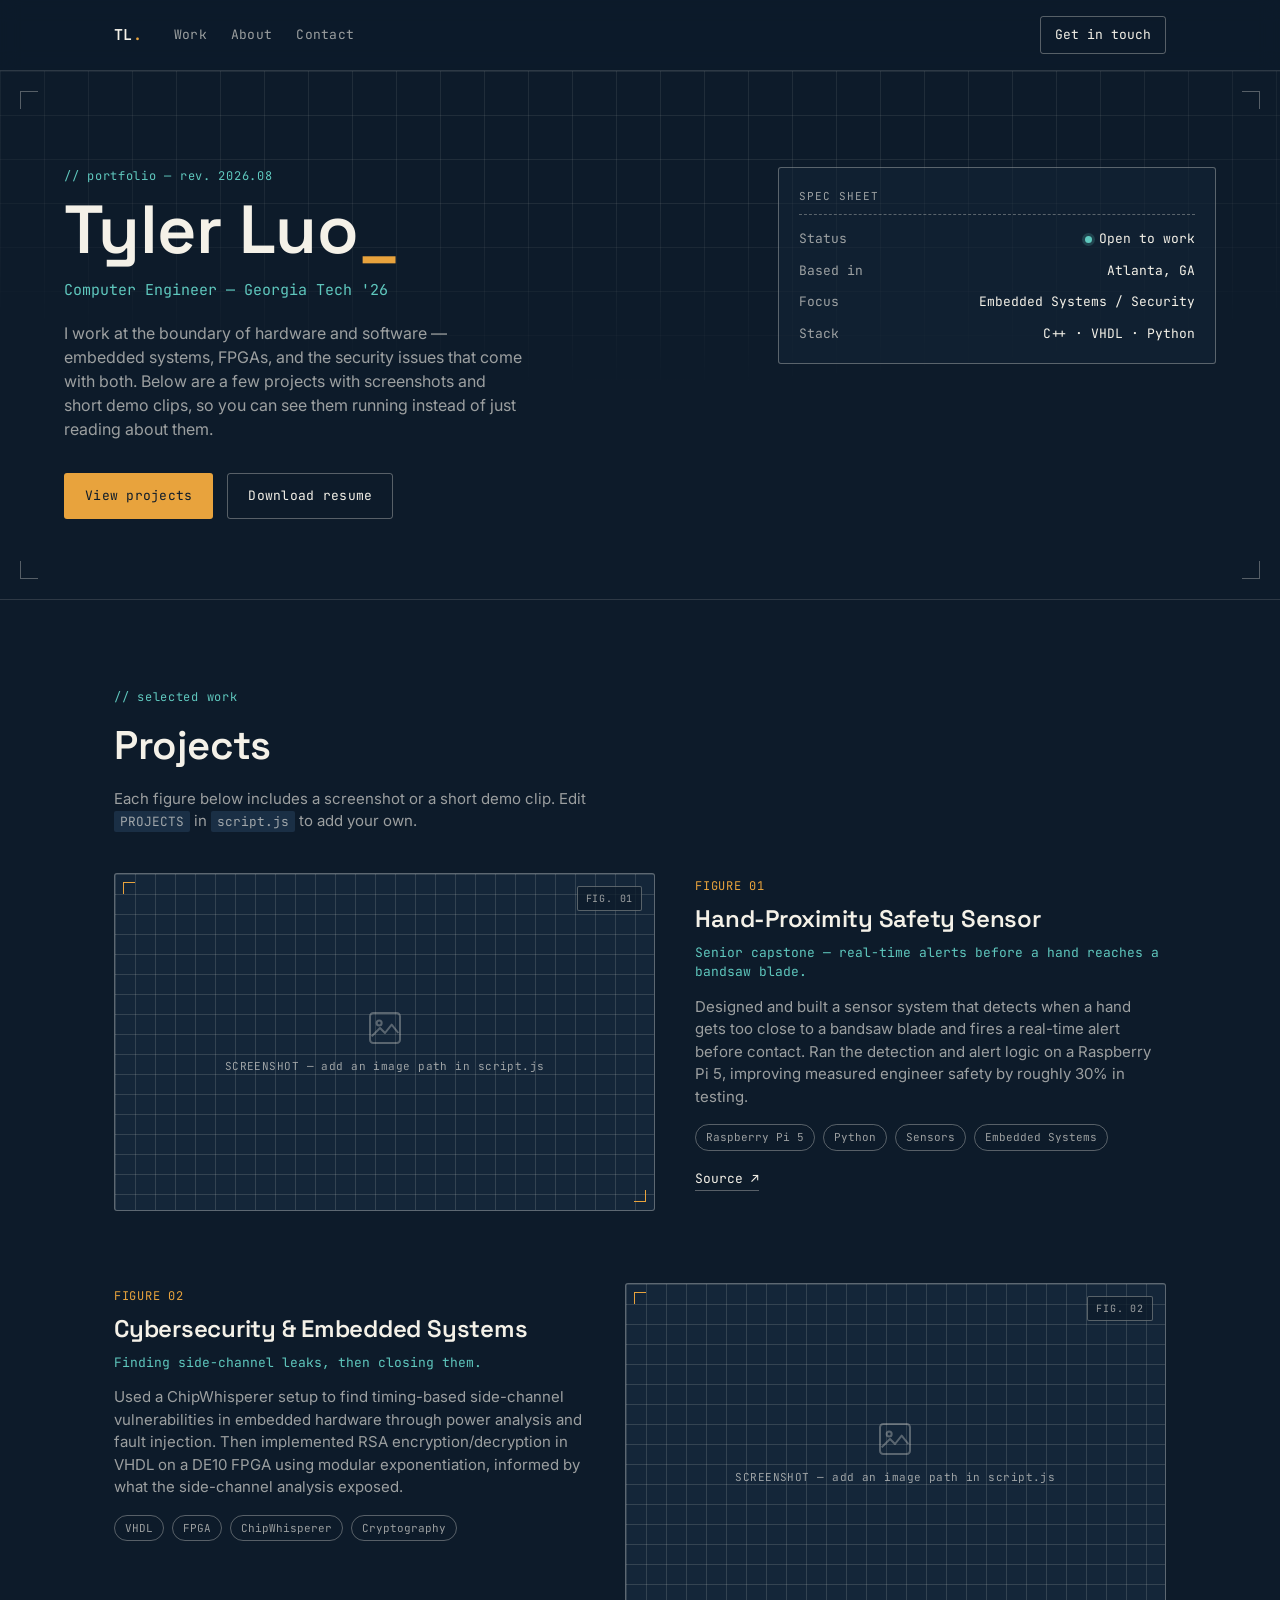
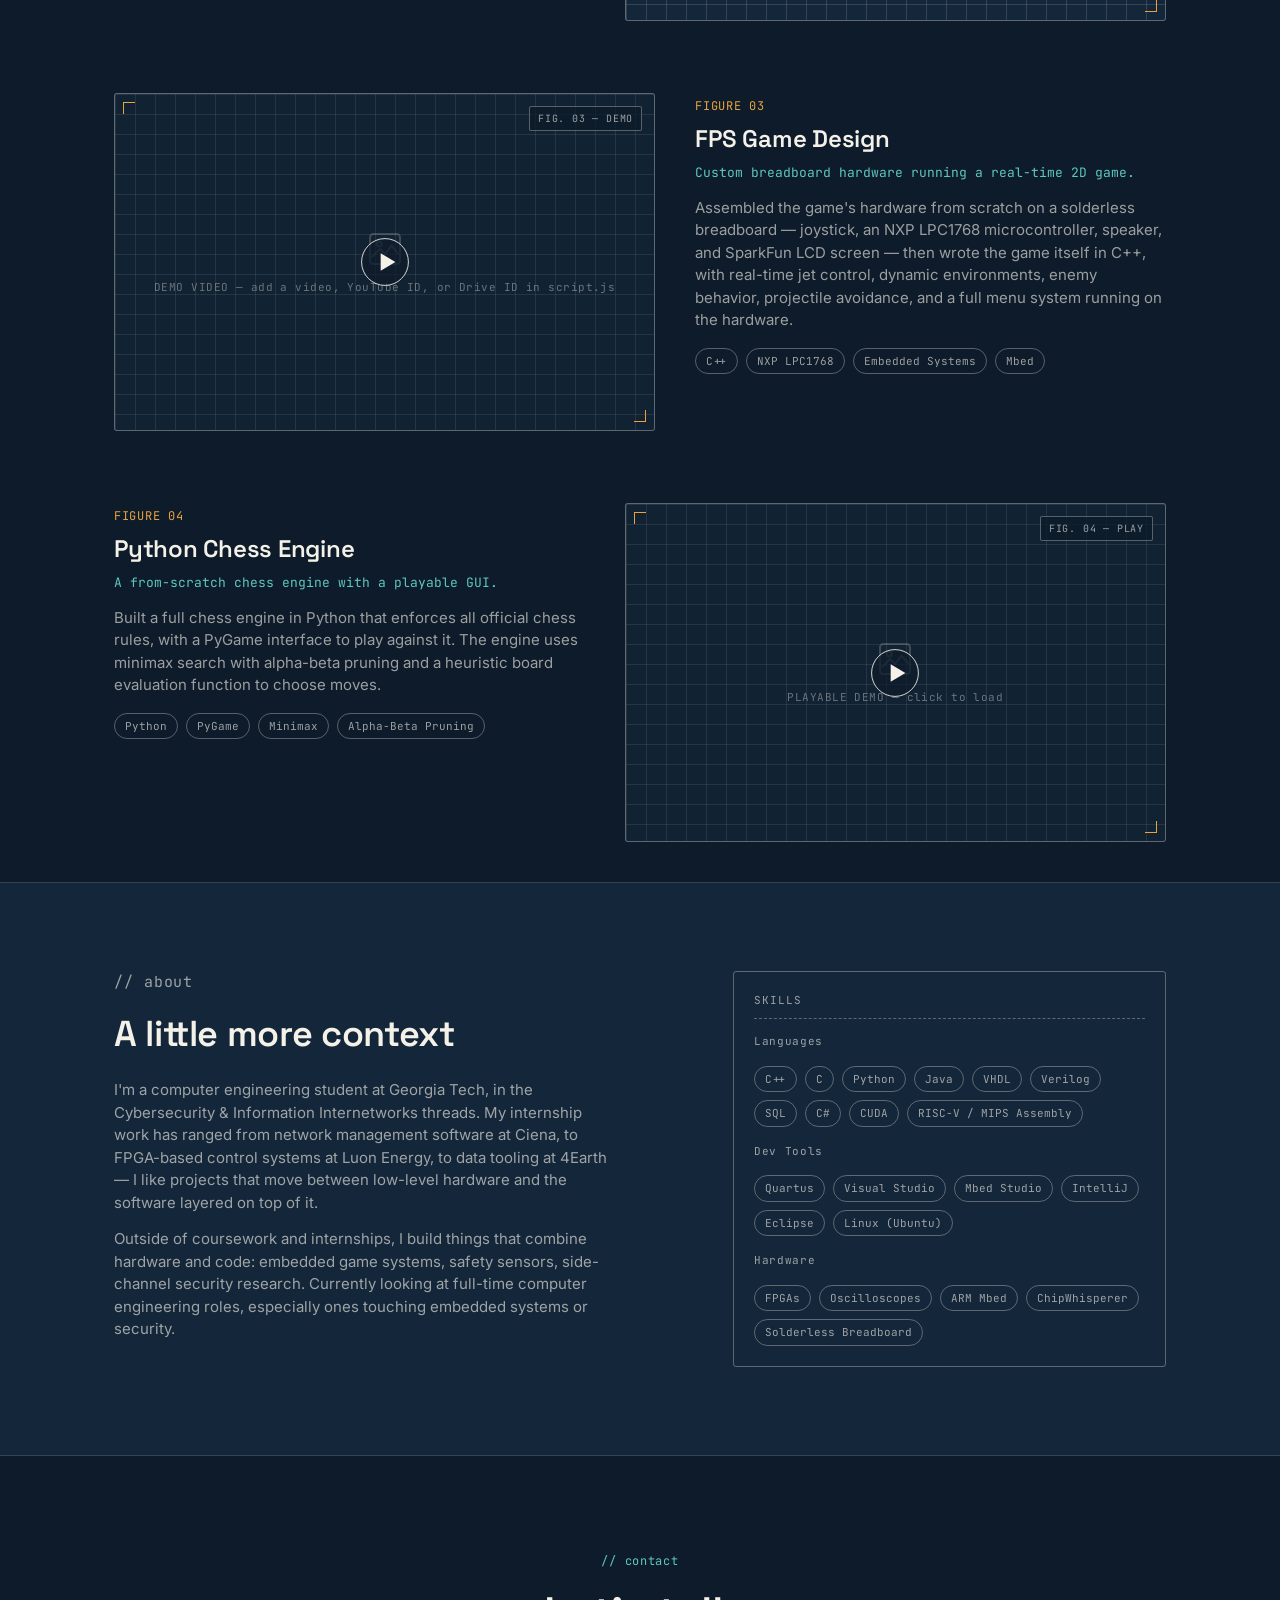
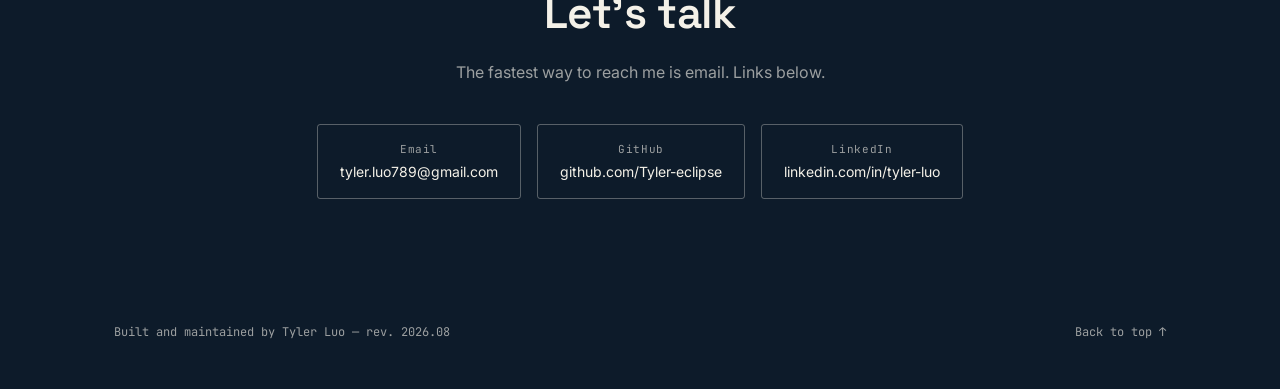
==== commit cbcf281d: "Update index.html" ====
--- a/index.html
+++ b/index.html
@@ -3,587 +3,208 @@
 <head>
 <meta charset="UTF-8">
 <meta name="viewport" content="width=device-width, initial-scale=1.0">
-<title>Chess engine — Tyler Luo</title>
-<style>
-  * { box-sizing: border-box; }
-  html, body {
-    margin: 0; padding: 0; width: 100%; height: 100%;
-    background: #0D1B2A;
-    display: flex; align-items: center; justify-content: center;
-    font-family: 'JetBrains Mono', 'Courier New', monospace;
-    overflow: hidden;
-  }
-  #wrap { display: flex; flex-direction: column; align-items: center; gap: 10px; padding: 14px; width: 100%; }
-  #status {
-    color: #F4F1E8; font-size: 12px; letter-spacing: 0.03em;
-    display: flex; gap: 16px; align-items: center; flex-wrap: wrap; justify-content: center;
-  }
-  #message { color: #E8A33D; font-size: 12px; min-height: 16px; }
-  canvas {
-    border: 1px solid rgba(244,241,232,0.32);
-    border-radius: 3px;
-    max-width: min(90vmin, 420px);
-    height: auto;
-    touch-action: none;
-    cursor: pointer;
-  }
-  .controls { display: flex; gap: 6px; }
-  button {
-    font-family: inherit; font-size: 11px;
-    background: transparent; color: #F4F1E8;
-    border: 1px solid rgba(244,241,232,0.32); border-radius: 3px;
-    padding: 5px 10px; cursor: pointer;
-  }
-  button:hover { border-color: #5FC8BE; color: #5FC8BE; }
-  button.active { background: #E8A33D; color: #0D1B2A; border-color: #E8A33D; }
-</style>
+<title>Tyler Luo — Portfolio</title>
+<meta name="description" content="Computer engineering portfolio — embedded systems, security, and software projects.">
+
+<link rel="preconnect" href="https://fonts.googleapis.com">
+<link rel="preconnect" href="https://fonts.gstatic.com" crossorigin>
+<link href="https://fonts.googleapis.com/css2?family=Space+Grotesk:wght@400;500;600;700&family=Inter:wght@400;500;600&family=JetBrains+Mono:wght@400;500;600&display=swap" rel="stylesheet">
+
+<link rel="stylesheet" href="style.css">
 </head>
 <body>
-<div id="wrap">
-  <div id="status">
-    <span id="turnLabel">Turn: White</span>
-    <span id="depthLabel">Depth: 2</span>
-    <div class="controls">
-      <button data-depth="1">1</button>
-      <button data-depth="2" class="active">2</button>
-      <button data-depth="3">3</button>
-      <button id="resetBtn">Reset</button>
-    </div>
-  </div>
-  <canvas id="board" width="480" height="480"></canvas>
-  <div id="message"></div>
+
+<!-- ============ NAV ============ -->
+<header class="nav" id="top">
+  <div class="nav__inner">
+    <a href="#top" class="nav__mark">TL<span class="nav__mark-dot">.</span></a>
+    <nav class="nav__links">
+      <a href="#work">Work</a>
+      <a href="#about">About</a>
+      <a href="#contact">Contact</a>
+    </nav>
+    <a href="#contact" class="nav__cta">Get in touch</a>
+    <button class="nav__burger" id="navBurger" aria-label="Toggle menu" aria-expanded="false">
+      <span></span><span></span><span></span>
+    </button>
+  </div>
+  <div class="nav__mobile" id="navMobile">
+    <a href="#work">Work</a>
+    <a href="#about">About</a>
+    <a href="#contact">Contact</a>
+  </div>
+</header>
+
+<!-- ============ HERO ============ -->
+<section class="hero" id="hero">
+  <div class="hero__grid" aria-hidden="true"></div>
+  <div class="hero__frame" aria-hidden="true">
+    <span class="tick tick--tl"></span>
+    <span class="tick tick--tr"></span>
+    <span class="tick tick--bl"></span>
+    <span class="tick tick--br"></span>
+  </div>
+
+  <div class="hero__inner">
+    <div class="hero__main">
+      <p class="eyebrow">// portfolio &mdash; rev. 2026.08</p>
+      <h1 class="hero__name">Tyler Luo<span class="hero__cursor">_</span></h1>
+      <p class="hero__role">Computer Engineer &mdash; Georgia Tech '26</p>
+      <p class="hero__tagline">
+        I work at the boundary of hardware and software &mdash; embedded
+        systems, FPGAs, and the security issues that come with both.
+        Below are a few projects with screenshots and short demo clips,
+        so you can see them running instead of just reading about them.
+      </p>
+      <div class="hero__actions">
+        <a href="#work" class="btn btn--primary">View projects</a>
+        <a href="/resume.pdf" class="btn btn--ghost">Download resume</a>
+      </div>
+    </div>
+
+    <aside class="spec-card" aria-label="Quick facts">
+      <p class="spec-card__label">SPEC SHEET</p>
+      <dl class="spec-card__list">
+        <div class="spec-card__row">
+          <dt>Status</dt>
+          <dd><span class="dot dot--live"></span>Open to work</dd>
+        </div>
+        <div class="spec-card__row">
+          <dt>Based in</dt>
+          <dd>Atlanta, GA</dd>
+        </div>
+        <div class="spec-card__row">
+          <dt>Focus</dt>
+          <dd>Embedded Systems / Security</dd>
+        </div>
+        <div class="spec-card__row">
+          <dt>Stack</dt>
+          <dd>C++ · VHDL · Python</dd>
+        </div>
+      </dl>
+    </aside>
+  </div>
+</section>
+
+<!-- ============ WORK ============ -->
+<section class="work" id="work">
+  <div class="section-head">
+    <p class="eyebrow">// selected work</p>
+    <h2>Projects</h2>
+    <p class="section-head__sub">
+      Each figure below includes a screenshot or a short demo clip.
+      Edit <code>PROJECTS</code> in <code>script.js</code> to add your own.
+    </p>
+  </div>
+
+  <div class="project-list" id="projectList">
+    <!-- Project figures are rendered here by script.js from the PROJECTS array -->
+  </div>
+</section>
+
+<!-- ============ ABOUT ============ -->
+<section class="about" id="about">
+  <div class="about__inner">
+    <div class="about__text">
+      <p class="eyebrow">// about</p>
+      <h2>A little more context</h2>
+      <p>
+        I'm a computer engineering student at Georgia Tech, in the
+        Cybersecurity &amp; Information Internetworks threads. My internship
+        work has ranged from network management software at Ciena, to
+        FPGA-based control systems at Luon Energy, to data tooling at
+        4Earth &mdash; I like projects that move between low-level hardware
+        and the software layered on top of it.
+      </p>
+      <p>
+        Outside of coursework and internships, I build things that combine
+        hardware and code: embedded game systems, safety sensors, side-channel
+        security research. Currently looking at full-time computer
+        engineering roles, especially ones touching embedded systems or
+        security.
+      </p>
+    </div>
+
+    <div class="about__datasheet">
+      <p class="spec-card__label">SKILLS</p>
+      <div class="skill-group">
+        <p class="skill-group__label">Languages</p>
+        <div class="chip-row">
+          <span class="chip">C++</span>
+          <span class="chip">C</span>
+          <span class="chip">Python</span>
+          <span class="chip">Java</span>
+          <span class="chip">VHDL</span>
+          <span class="chip">Verilog</span>
+          <span class="chip">SQL</span>
+          <span class="chip">C#</span>
+          <span class="chip">CUDA</span>
+          <span class="chip">RISC-V / MIPS Assembly</span>
+        </div>
+      </div>
+      <div class="skill-group">
+        <p class="skill-group__label">Dev Tools</p>
+        <div class="chip-row">
+          <span class="chip">Quartus</span>
+          <span class="chip">Visual Studio</span>
+          <span class="chip">Mbed Studio</span>
+          <span class="chip">IntelliJ</span>
+          <span class="chip">Eclipse</span>
+          <span class="chip">Linux (Ubuntu)</span>
+        </div>
+      </div>
+      <div class="skill-group">
+        <p class="skill-group__label">Hardware</p>
+        <div class="chip-row">
+          <span class="chip">FPGAs</span>
+          <span class="chip">Oscilloscopes</span>
+          <span class="chip">ARM Mbed</span>
+          <span class="chip">ChipWhisperer</span>
+          <span class="chip">Solderless Breadboard</span>
+        </div>
+      </div>
+    </div>
+  </div>
+</section>
+
+<!-- ============ CONTACT ============ -->
+<section class="contact" id="contact">
+  <div class="contact__inner">
+    <p class="eyebrow">// contact</p>
+    <h2>Let's talk</h2>
+    <p class="contact__sub">
+      The fastest way to reach me is email. Links below.
+    </p>
+    <div class="contact__links">
+      <a href="mailto:tyler.luo789@gmail.com" class="contact__link">
+        <span class="contact__link-label">Email</span>
+        <span class="contact__link-value">tyler.luo789@gmail.com</span>
+      </a>
+      <a href="https://github.com/Tyler-eclipse" target="_blank" rel="noopener" class="contact__link">
+        <span class="contact__link-label">GitHub</span>
+        <span class="contact__link-value">github.com/Tyler-eclipse</span>
+      </a>
+      <a href="https://www.linkedin.com/in/tyler-luo-b75244252" target="_blank" rel="noopener" class="contact__link">
+        <span class="contact__link-label">LinkedIn</span>
+        <span class="contact__link-value">linkedin.com/in/tyler-luo</span>
+      </a>
+    </div>
+  </div>
+</section>
+
+<footer class="footer">
+  <p>Built and maintained by Tyler Luo &mdash; rev. 2026.08</p>
+  <a href="#top" class="footer__top">Back to top ↑</a>
+</footer>
+
+<!-- ============ LIGHTBOX (used for photo galleries) ============ -->
+<div class="lightbox" id="lightbox" aria-hidden="true">
+  <button class="lightbox__close" id="lightboxClose" aria-label="Close">✕</button>
+  <button class="lightbox__nav lightbox__nav--prev" id="lightboxPrev" aria-label="Previous image">‹</button>
+  <img class="lightbox__img" id="lightboxImg" src="" alt="">
+  <button class="lightbox__nav lightbox__nav--next" id="lightboxNext" aria-label="Next image">›</button>
 </div>
 
-<script>
-const PIECE_VALUES = {
-  'P':100,'N':320,'B':330,'R':500,'Q':900,'K':0,
-  'p':-100,'n':-320,'b':-330,'r':-500,'q':-900,'k':0,
-  '.':0
-};
-
-function inBounds(r,c){ return r>=0 && r<8 && c>=0 && c<8; }
-function colorOf(p){ if(p==='.') return null; return p===p.toUpperCase() ? 'w':'b'; }
-function enemyColor(color){ return color==='w' ? 'b':'w'; }
-
-function findKing(board,color){
-  const k = color==='w' ? 'K':'k';
-  for(let r=0;r<8;r++) for(let c=0;c<8;c++) if(board[r][c]===k) return [r,c];
-  return null;
-}
-
-function initialState(){
-  return { ep:null, castle:{wK:true,wQ:true,bK:true,bQ:true} };
-}
-
-function isSquareAttacked(board, sq, byColor){
-  const [r,c]=sq;
-  if(byColor==='w'){
-    for(const dc of [-1,1]){
-      const rr=r+1, cc=c+dc;
-      if(inBounds(rr,cc) && board[rr][cc]==='P') return true;
-    }
-  } else {
-    for(const dc of [-1,1]){
-      const rr=r-1, cc=c+dc;
-      if(inBounds(rr,cc) && board[rr][cc]==='p') return true;
-    }
-  }
-  const knight = byColor==='w' ? 'N':'n';
-  for(const [dr,dc] of [[-2,-1],[-2,1],[-1,-2],[-1,2],[1,-2],[1,2],[2,-1],[2,1]]){
-    const rr=r+dr, cc=c+dc;
-    if(inBounds(rr,cc) && board[rr][cc]===knight) return true;
-  }
-  const king = byColor==='w' ? 'K':'k';
-  for(let dr=-1;dr<=1;dr++) for(let dc=-1;dc<=1;dc++){
-    if(dr===0&&dc===0) continue;
-    const rr=r+dr, cc=c+dc;
-    if(inBounds(rr,cc) && board[rr][cc]===king) return true;
-  }
-  const bishops = byColor==='w' ? new Set(['B','Q']) : new Set(['b','q']);
-  for(const [dr,dc] of [[-1,-1],[-1,1],[1,-1],[1,1]]){
-    let rr=r+dr, cc=c+dc;
-    while(inBounds(rr,cc)){
-      const p=board[rr][cc];
-      if(p!=='.'){ if(bishops.has(p)) return true; break; }
-      rr+=dr; cc+=dc;
-    }
-  }
-  const rooks = byColor==='w' ? new Set(['R','Q']) : new Set(['r','q']);
-  for(const [dr,dc] of [[-1,0],[1,0],[0,-1],[0,1]]){
-    let rr=r+dr, cc=c+dc;
-    while(inBounds(rr,cc)){
-      const p=board[rr][cc];
-      if(p!=='.'){ if(rooks.has(p)) return true; break; }
-      rr+=dr; cc+=dc;
-    }
-  }
-  return false;
-}
-
-function mkMove(fr,to,opts){
-  opts = opts || {};
-  return { fr, to, promo: opts.promo || null, isCastle: !!opts.isCastle, isEnPassant: !!opts.isEnPassant };
-}
-
-function makeMove(board, state, mv){
-  const [frR,frC]=mv.fr;
-  const [toR,toC]=mv.to;
-  const piece = board[frR][frC];
-
-  const undo = {
-    captured: board[toR][toC],
-    prevEp: state.ep,
-    prevCastle: Object.assign({}, state.castle),
-    rookMove: null,
-    epCapturedSquare: null,
-  };
-
-  state.ep = null;
-
-  if(mv.isEnPassant){
-    const capR=frR, capC=toC;
-    undo.captured = board[capR][capC];
-    undo.epCapturedSquare=[capR,capC];
-    board[capR][capC]='.';
-  }
-
-  board[toR][toC]=piece;
-  board[frR][frC]='.';
-
-  if(mv.isCastle){
-    if(piece==='K'){
-      if(toC===6){ board[7][5]=board[7][7]; board[7][7]='.'; undo.rookMove=[[7,7],[7,5]]; }
-      else { board[7][3]=board[7][0]; board[7][0]='.'; undo.rookMove=[[7,0],[7,3]]; }
-    } else if(piece==='k'){
-      if(toC===6){ board[0][5]=board[0][7]; board[0][7]='.'; undo.rookMove=[[0,7],[0,5]]; }
-      else { board[0][3]=board[0][0]; board[0][0]='.'; undo.rookMove=[[0,0],[0,3]]; }
-    }
-  }
-
-  if(piece==='P' && frR===6 && toR===4) state.ep=[5,frC];
-  else if(piece==='p' && frR===1 && toR===3) state.ep=[2,frC];
-
-  if(piece==='K'){ state.castle.wK=false; state.castle.wQ=false; }
-  else if(piece==='k'){ state.castle.bK=false; state.castle.bQ=false; }
-
-  if(piece==='R'){
-    if(frR===7&&frC===0) state.castle.wQ=false;
-    else if(frR===7&&frC===7) state.castle.wK=false;
-  } else if(piece==='r'){
-    if(frR===0&&frC===0) state.castle.bQ=false;
-    else if(frR===0&&frC===7) state.castle.bK=false;
-  }
-
-  let capturedSquare = [toR,toC];
-  if(mv.isEnPassant) capturedSquare = undo.epCapturedSquare;
-  const capturedPiece = undo.captured;
-  if(capturedPiece==='R'){
-    if(capturedSquare[0]===7&&capturedSquare[1]===0) state.castle.wQ=false;
-    else if(capturedSquare[0]===7&&capturedSquare[1]===7) state.castle.wK=false;
-  } else if(capturedPiece==='r'){
-    if(capturedSquare[0]===0&&capturedSquare[1]===0) state.castle.bQ=false;
-    else if(capturedSquare[0]===0&&capturedSquare[1]===7) state.castle.bK=false;
-  }
-
-  if(mv.promo!==null) board[toR][toC]=mv.promo;
-
-  return undo;
-}
-
-function unmakeMove(board, state, mv, undo){
-  const [frR,frC]=mv.fr;
-  const [toR,toC]=mv.to;
-
-  state.ep = undo.prevEp;
-  state.castle = Object.assign({}, undo.prevCastle);
-
-  const movedPiece = board[toR][toC];
-  let originalPiece = movedPiece;
-  if(mv.promo!==null){
-    originalPiece = movedPiece===movedPiece.toUpperCase() ? 'P':'p';
-  }
-  board[frR][frC]=originalPiece;
-
-  if(mv.isEnPassant){
-    board[toR][toC]='.';
-    const [capR,capC]=undo.epCapturedSquare;
-    board[capR][capC]=undo.captured;
-  } else {
-    board[toR][toC]=undo.captured;
-  }
-
-  if(undo.rookMove){
-    const [[rfR,rfC],[rtR,rtC]]=undo.rookMove;
-    board[rfR][rfC]=board[rtR][rtC];
-    board[rtR][rtC]='.';
-  }
-}
-
-function genPseudoLegal(board, state, side){
-  const moves=[];
-  for(let r=0;r<8;r++){
-    for(let c=0;c<8;c++){
-      const p=board[r][c];
-      if(p==='.'||colorOf(p)!==side) continue;
-
-      if(p==='P'||p==='p'){
-        const dir = p==='P' ? -1: 1;
-        const startRow = p==='P' ? 6:1;
-        const promotionRow = p==='P' ? 0:7;
-        const promoPiece = p==='P' ? 'Q':'q';
-
-        let rr=r+dir;
-        if(inBounds(rr,c) && board[rr][c]==='.'){
-          if(rr===promotionRow) moves.push(mkMove([r,c],[rr,c],{promo:promoPiece}));
-          else moves.push(mkMove([r,c],[rr,c]));
-
-          const rr2=r+2*dir;
-          if(r===startRow && inBounds(rr2,c) && board[rr2][c]==='.'){
-            moves.push(mkMove([r,c],[rr2,c]));
-          }
-        }
-
-        for(const dc of [-1,1]){
-          const cc=c+dc;
-          const rr3=r+dir;
-          if(!inBounds(rr3,cc)) continue;
-          const target=board[rr3][cc];
-          if(target!=='.' && colorOf(target)===enemyColor(side)){
-            if(rr3===promotionRow) moves.push(mkMove([r,c],[rr3,cc],{promo:promoPiece}));
-            else moves.push(mkMove([r,c],[rr3,cc]));
-          }
-          if(state.ep && state.ep[0]===rr3 && state.ep[1]===cc){
-            const adj=board[r][cc];
-            if(adj!=='.' && colorOf(adj)===enemyColor(side) && adj.toLowerCase()==='p'){
-              moves.push(mkMove([r,c],[rr3,cc],{isEnPassant:true}));
-            }
-          }
-        }
-      } else if(p==='N'||p==='n'){
-        for(const [dr,dc] of [[-2,-1],[-2,1],[-1,-2],[-1,2],[1,-2],[1,2],[2,-1],[2,1]]){
-          const rr=r+dr, cc=c+dc;
-          if(!inBounds(rr,cc)) continue;
-          const target=board[rr][cc];
-          if(target==='.'||colorOf(target)===enemyColor(side)) moves.push(mkMove([r,c],[rr,cc]));
-        }
-      } else if('BbRrQq'.indexOf(p) !== -1){
-        let dirs=[];
-        const lower=p.toLowerCase();
-        if(lower==='b'||lower==='q') dirs=dirs.concat([[-1,-1],[-1,1],[1,-1],[1,1]]);
-        if(lower==='r'||lower==='q') dirs=dirs.concat([[-1,0],[1,0],[0,-1],[0,1]]);
-        for(const [dr,dc] of dirs){
-          let rr=r+dr, cc=c+dc;
-          while(inBounds(rr,cc)){
-            const target=board[rr][cc];
-            if(target==='.'){ moves.push(mkMove([r,c],[rr,cc])); }
-            else {
-              if(colorOf(target)===enemyColor(side)) moves.push(mkMove([r,c],[rr,cc]));
-              break;
-            }
-            rr+=dr; cc+=dc;
-          }
-        }
-      } else if(p==='K'||p==='k'){
-        for(let dr=-1;dr<=1;dr++) for(let dc=-1;dc<=1;dc++){
-          if(dr===0&&dc===0) continue;
-          const rr=r+dr, cc=c+dc;
-          if(!inBounds(rr,cc)) continue;
-          const target=board[rr][cc];
-          if(target==='.'||colorOf(target)===enemyColor(side)) moves.push(mkMove([r,c],[rr,cc]));
-        }
-
-        if(side==='w' && r===7 && c===4){
-          if(state.castle.wK){
-            if(board[7][5]==='.'&&board[7][6]==='.'&&board[7][7]==='R'){
-              if(!isSquareAttacked(board,[7,4],'b') && !isSquareAttacked(board,[7,5],'b') && !isSquareAttacked(board,[7,6],'b')){
-                moves.push(mkMove([7,4],[7,6],{isCastle:true}));
-              }
-            }
-          }
-          if(state.castle.wQ){
-            if(board[7][1]==='.'&&board[7][2]==='.'&&board[7][3]==='.'&&board[7][0]==='R'){
-              if(!isSquareAttacked(board,[7,4],'b') && !isSquareAttacked(board,[7,3],'b') && !isSquareAttacked(board,[7,2],'b')){
-                moves.push(mkMove([7,4],[7,2],{isCastle:true}));
-              }
-            }
-          }
-        } else if(side==='b' && r===0 && c===4){
-          if(state.castle.bK){
-            if(board[0][5]==='.'&&board[0][6]==='.'&&board[0][7]==='r'){
-              if(!isSquareAttacked(board,[0,4],'w') && !isSquareAttacked(board,[0,5],'w') && !isSquareAttacked(board,[0,6],'w')){
-                moves.push(mkMove([0,4],[0,6],{isCastle:true}));
-              }
-            }
-          }
-          if(state.castle.bQ){
-            if(board[0][1]==='.'&&board[0][2]==='.'&&board[0][3]==='.'&&board[0][0]==='r'){
-              if(!isSquareAttacked(board,[0,4],'w') && !isSquareAttacked(board,[0,3],'w') && !isSquareAttacked(board,[0,2],'w')){
-                moves.push(mkMove([0,4],[0,2],{isCastle:true}));
-              }
-            }
-          }
-        }
-      }
-    }
-  }
-  return moves;
-}
-
-function genLegalMoves(board, state, side){
-  const legal=[];
-  for(const mv of genPseudoLegal(board,state,side)){
-    const undo=makeMove(board,state,mv);
-    const ksq=findKing(board,side);
-    const ok = ksq && !isSquareAttacked(board,ksq,enemyColor(side));
-    unmakeMove(board,state,mv,undo);
-    if(ok) legal.push(mv);
-  }
-  return legal;
-}
-
-function orderMoves(board, moves){
-  return moves.slice().sort((a,b)=> Math.abs(PIECE_VALUES[board[b.to[0]][b.to[1]]]) - Math.abs(PIECE_VALUES[board[a.to[0]][a.to[1]]]));
-}
-
-function evaluate(board, state){
-  let score=0;
-  for(let r=0;r<8;r++) for(let c=0;c<8;c++){
-    const p=board[r][c];
-    if(p==='.') continue;
-    score+=PIECE_VALUES[p];
-    if(r>=2&&r<=5&&c>=2&&c<=5) score += (p===p.toUpperCase()) ? 15 : -15;
-    if(p==='N'&&r<7) score+=15;
-    if(p==='B'&&r<7) score+=15;
-    if(p==='n'&&r>0) score-=15;
-    if(p==='b'&&r>0) score-=15;
-  }
-  const whiteMoves=genLegalMoves(board,state,'w').length;
-  const blackMoves=genLegalMoves(board,state,'b').length;
-  score += 2*(whiteMoves-blackMoves);
-  return score;
-}
-
-function alphabeta(board, state, side, depth, alpha, beta){
-  const moves=orderMoves(board, genLegalMoves(board,state,side));
-  if(depth===0 || moves.length===0){
-    const ksq=findKing(board,side);
-    if(moves.length===0 && ksq && isSquareAttacked(board,ksq,enemyColor(side))){
-      return side==='w' ? -99999 : 99999;
-    }
-    return evaluate(board,state);
-  }
-  if(side==='w'){
-    let best=-1e9;
-    for(const mv of moves){
-      const undo=makeMove(board,state,mv);
-      const val=alphabeta(board,state,'b',depth-1,alpha,beta);
-      unmakeMove(board,state,mv,undo);
-      best=Math.max(best,val);
-      alpha=Math.max(alpha,val);
-      if(beta<=alpha) break;
-    }
-    return best;
-  } else {
-    let best=1e9;
-    for(const mv of moves){
-      const undo=makeMove(board,state,mv);
-      const val=alphabeta(board,state,'w',depth-1,alpha,beta);
-      unmakeMove(board,state,mv,undo);
-      best=Math.min(best,val);
-      beta=Math.min(beta,val);
-      if(beta<=alpha) break;
-    }
-    return best;
-  }
-}
-
-function chooseEngineMove(board, state, side, depth){
-  const moves=genLegalMoves(board,state,side);
-  if(moves.length===0) return null;
-  let bestMoves=[];
-  if(side==='w'){
-    let bestVal=-1e9;
-    for(const mv of moves){
-      const undo=makeMove(board,state,mv);
-      const val=alphabeta(board,state,'b',depth-1,-1e9,1e9);
-      unmakeMove(board,state,mv,undo);
-      if(val>bestVal){ bestVal=val; bestMoves=[mv]; }
-      else if(val===bestVal) bestMoves.push(mv);
-    }
-  } else {
-    let bestVal=1e9;
-    for(const mv of moves){
-      const undo=makeMove(board,state,mv);
-      const val=alphabeta(board,state,'w',depth-1,-1e9,1e9);
-      unmakeMove(board,state,mv,undo);
-      if(val<bestVal){ bestVal=val; bestMoves=[mv]; }
-      else if(val===bestVal) bestMoves.push(mv);
-    }
-  }
-  return bestMoves[Math.floor(Math.random()*bestMoves.length)];
-}
-
-function initialBoard(){
-  return [
-    ['r','n','b','q','k','b','n','r'],
-    ['p','p','p','p','p','p','p','p'],
-    ['.','.','.','.','.','.','.','.'],
-    ['.','.','.','.','.','.','.','.'],
-    ['.','.','.','.','.','.','.','.'],
-    ['.','.','.','.','.','.','.','.'],
-    ['P','P','P','P','P','P','P','P'],
-    ['R','N','B','Q','K','B','N','R'],
-  ];
-}
-
-const GLYPHS = { 'K':'♚','Q':'♛','R':'♜','B':'♝','N':'♞','P':'♟','k':'♚','q':'♛','r':'♜','b':'♝','n':'♞','p':'♟' };
-
-let board = initialBoard();
-let state = initialState();
-let sideToMove = 'w';
-const playerSide = 'w';
-const engineSide = 'b';
-let selected = null;
-let legalTargets = new Set();
-let depth = 2;
-let message = '';
-
-const canvas = document.getElementById('board');
-const SQ = canvas.width / 8;
-const turnLabel = document.getElementById('turnLabel');
-const depthLabel = document.getElementById('depthLabel');
-const messageEl = document.getElementById('message');
-const ctx = canvas.getContext('2d');
-
-function drawBoard(){
-  ctx.clearRect(0,0,canvas.width,canvas.height);
-  for(let r=0;r<8;r++){
-    for(let c=0;c<8;c++){
-      const x=c*SQ, y=r*SQ;
-      const light=(r+c)%2===0;
-      ctx.fillStyle = light ? '#EBEBD0' : '#5F8A56';
-      ctx.fillRect(x,y,SQ,SQ);
-
-      if(selected && selected[0]===r && selected[1]===c){
-        ctx.strokeStyle='#E8A33D'; ctx.lineWidth=4;
-        ctx.strokeRect(x+2,y+2,SQ-4,SQ-4);
-      }
-
-      if(legalTargets.has(r+','+c)){
-        ctx.beginPath();
-        ctx.arc(x+SQ/2,y+SQ/2, SQ*0.12, 0, Math.PI*2);
-        ctx.fillStyle='rgba(20,20,20,0.55)';
-        ctx.fill();
-      }
-
-      const p=board[r][c];
-      if(p!=='.'){
-        ctx.font = `${Math.floor(SQ*0.7)}px serif`;
-        ctx.textAlign='center';
-        ctx.textBaseline='middle';
-        const isWhite = p===p.toUpperCase();
-        if(isWhite){
-          ctx.lineWidth=1.4;
-          ctx.strokeStyle='#111820';
-          ctx.strokeText(GLYPHS[p], x+SQ/2, y+SQ/2+2);
-          ctx.fillStyle='#F4F1E8';
-        } else {
-          ctx.fillStyle='#111820';
-        }
-        ctx.fillText(GLYPHS[p], x+SQ/2, y+SQ/2+2);
-      }
-    }
-  }
-}
-
-function gameStatus(){
-  const moves=genLegalMoves(board,state,sideToMove);
-  if(moves.length>0) return null;
-  const ksq=findKing(board,sideToMove);
-  if(ksq && isSquareAttacked(board,ksq,enemyColor(sideToMove))){
-    return sideToMove==='w' ? 'Checkmate — black wins.' : 'Checkmate — white wins.';
-  }
-  return 'Stalemate.';
-}
-
-function refresh(){
-  drawBoard();
-  turnLabel.textContent = 'Turn: ' + (sideToMove==='w' ? 'White' : 'Black');
-  const status = gameStatus();
-  message = status || '';
-  messageEl.textContent = message;
-  if(!message && sideToMove===engineSide){
-    messageEl.textContent = 'Engine thinking…';
-    setTimeout(engineMove, 30);
-  }
-}
-
-function engineMove(){
-  const mv = chooseEngineMove(board, state, engineSide, depth);
-  if(mv) makeMove(board, state, mv);
-  sideToMove = enemyColor(sideToMove);
-  selected = null;
-  legalTargets = new Set();
-  drawBoard();
-  turnLabel.textContent = 'Turn: ' + (sideToMove==='w' ? 'White' : 'Black');
-  const status = gameStatus();
-  message = status || '';
-  messageEl.textContent = message;
-}
-
-canvas.addEventListener('click', (e)=>{
-  if(sideToMove !== playerSide || message) return;
-  const rect = canvas.getBoundingClientRect();
-  const scaleX = canvas.width / rect.width;
-  const scaleY = canvas.height / rect.height;
-  const x = (e.clientX - rect.left) * scaleX;
-  const y = (e.clientY - rect.top) * scaleY;
-  const c = Math.floor(x / SQ), r = Math.floor(y / SQ);
-  if(r<0||r>7||c<0||c>7) return;
-  const p = board[r][c];
-
-  if(!selected){
-    if(p!=='.' && colorOf(p)===playerSide){
-      selected=[r,c];
-      const moves = genLegalMoves(board,state,playerSide);
-      legalTargets = new Set(moves.filter(mv=>mv.fr[0]===r&&mv.fr[1]===c).map(mv=>mv.to[0]+','+mv.to[1]));
-    }
-  } else {
-    const moves = genLegalMoves(board,state,playerSide);
-    const chosen = moves.find(mv=>mv.fr[0]===selected[0]&&mv.fr[1]===selected[1]&&mv.to[0]===r&&mv.to[1]===c);
-    if(chosen){
-      makeMove(board,state,chosen);
-      sideToMove = enemyColor(sideToMove);
-    }
-    selected=null;
-    legalTargets=new Set();
-  }
-  refresh();
-});
-
-document.querySelectorAll('[data-depth]').forEach(btn=>{
-  btn.addEventListener('click', ()=>{
-    depth = parseInt(btn.dataset.depth,10);
-    document.querySelectorAll('[data-depth]').forEach(b=>b.classList.remove('active'));
-    btn.classList.add('active');
-    depthLabel.textContent = 'Depth: ' + depth;
-  });
-});
-
-document.getElementById('resetBtn').addEventListener('click', ()=>{
-  board=initialBoard(); state=initialState(); sideToMove='w';
-  selected=null; legalTargets=new Set(); message='';
-  refresh();
-});
-
-document.addEventListener('keydown', (e)=>{
-  if(e.key==='r'||e.key==='R') document.getElementById('resetBtn').click();
-  if(e.key==='1') document.querySelector('[data-depth="1"]').click();
-  if(e.key==='2') document.querySelector('[data-depth="2"]').click();
-  if(e.key==='3') document.querySelector('[data-depth="3"]').click();
-});
-
-refresh();
-</script>
+<script src="script.js"></script>
 </body>
 </html>
--- a/style.css
+++ b/style.css
@@ -0,0 +1,517 @@
+/* =========================================================
+   TOKENS
+========================================================= */
+:root{
+  --ink: #0D1B2A;
+  --ink-2: #142639;
+  --ink-3: #1A2F45;
+  --paper: #F4F1E8;
+  --paper-dim: rgba(244,241,232,0.62);
+  --amber: #E8A33D;
+  --teal: #5FC8BE;
+  --line: rgba(244,241,232,0.14);
+  --line-strong: rgba(244,241,232,0.32);
+  --radius: 3px;
+
+  --font-display: 'Space Grotesk', sans-serif;
+  --font-body: 'Inter', sans-serif;
+  --font-mono: 'JetBrains Mono', monospace;
+
+  --maxw: 1180px;
+  --pad: clamp(20px, 5vw, 64px);
+}
+
+*{ box-sizing: border-box; }
+html{ scroll-behavior: smooth; }
+
+body{
+  margin: 0;
+  background: var(--ink);
+  color: var(--paper);
+  font-family: var(--font-body);
+  line-height: 1.5;
+  -webkit-font-smoothing: antialiased;
+}
+
+h1,h2,h3{
+  font-family: var(--font-display);
+  font-weight: 600;
+  margin: 0;
+  letter-spacing: -0.01em;
+}
+
+p{ margin: 0; }
+
+a{ color: inherit; text-decoration: none; }
+
+code{
+  font-family: var(--font-mono);
+  background: var(--ink-3);
+  padding: 2px 6px;
+  border-radius: 2px;
+  font-size: 0.85em;
+}
+
+.eyebrow{
+  font-family: var(--font-mono);
+  font-size: 12px;
+  letter-spacing: 0.06em;
+  color: var(--teal);
+  margin: 0 0 10px;
+}
+
+img{ max-width: 100%; display: block; }
+
+@media (prefers-reduced-motion: reduce){
+  *{ animation-duration: 0.001ms !important; animation-iteration-count: 1 !important; transition-duration: 0.001ms !important; scroll-behavior: auto !important; }
+}
+
+/* =========================================================
+   NAV
+========================================================= */
+.nav{
+  position: sticky;
+  top: 0;
+  z-index: 50;
+  background: rgba(13,27,42,0.86);
+  backdrop-filter: blur(10px);
+  border-bottom: 1px solid var(--line);
+}
+.nav__inner{
+  max-width: var(--maxw);
+  margin: 0 auto;
+  padding: 16px var(--pad);
+  display: flex;
+  align-items: center;
+  gap: 32px;
+}
+.nav__mark{
+  font-family: var(--font-mono);
+  font-weight: 600;
+  font-size: 15px;
+  letter-spacing: 0.02em;
+}
+.nav__mark-dot{ color: var(--amber); }
+.nav__links{
+  display: flex;
+  gap: 24px;
+  margin-right: auto;
+  font-family: var(--font-mono);
+  font-size: 13px;
+  letter-spacing: 0.02em;
+}
+.nav__links a{ color: var(--paper-dim); transition: color .15s; }
+.nav__links a:hover{ color: var(--paper); }
+.nav__cta{
+  font-family: var(--font-mono);
+  font-size: 13px;
+  border: 1px solid var(--line-strong);
+  padding: 8px 14px;
+  border-radius: var(--radius);
+  transition: border-color .15s, color .15s;
+}
+.nav__cta:hover{ border-color: var(--teal); color: var(--teal); }
+.nav__burger{
+  display: none;
+  flex-direction: column;
+  gap: 4px;
+  background: none;
+  border: none;
+  cursor: pointer;
+  padding: 6px;
+}
+.nav__burger span{ width: 20px; height: 2px; background: var(--paper); display: block; }
+.nav__mobile{
+  display: none;
+  flex-direction: column;
+  padding: 0 var(--pad) 16px;
+  font-family: var(--font-mono);
+  font-size: 14px;
+  gap: 14px;
+}
+.nav__mobile.is-open{ display: flex; }
+
+@media (max-width: 760px){
+  .nav__links, .nav__cta{ display: none; }
+  .nav__burger{ display: flex; }
+}
+
+/* =========================================================
+   HERO
+========================================================= */
+.hero{
+  position: relative;
+  padding: 96px var(--pad) 80px;
+  overflow: hidden;
+  border-bottom: 1px solid var(--line);
+}
+.hero__grid{
+  position: absolute;
+  inset: 0;
+  background-image:
+    linear-gradient(var(--line) 1px, transparent 1px),
+    linear-gradient(90deg, var(--line) 1px, transparent 1px);
+  background-size: 44px 44px;
+  mask-image: radial-gradient(ellipse 80% 60% at 50% 0%, black 40%, transparent 100%);
+  opacity: 0.6;
+}
+.hero__frame{ position: absolute; inset: 20px; pointer-events: none; }
+.tick{ position: absolute; width: 18px; height: 18px; }
+.tick--tl{ top: 0; left: 0; border-top: 1px solid var(--line-strong); border-left: 1px solid var(--line-strong); }
+.tick--tr{ top: 0; right: 0; border-top: 1px solid var(--line-strong); border-right: 1px solid var(--line-strong); }
+.tick--bl{ bottom: 0; left: 0; border-bottom: 1px solid var(--line-strong); border-left: 1px solid var(--line-strong); }
+.tick--br{ bottom: 0; right: 0; border-bottom: 1px solid var(--line-strong); border-right: 1px solid var(--line-strong); }
+
+.hero__inner{
+  position: relative;
+  max-width: var(--maxw);
+  margin: 0 auto;
+  display: grid;
+  grid-template-columns: 1.5fr 1fr;
+  gap: 56px;
+  align-items: start;
+}
+.hero__name{
+  font-size: clamp(40px, 6vw, 68px);
+  line-height: 1.03;
+}
+.hero__cursor{
+  color: var(--amber);
+  animation: blink 1.1s step-end infinite;
+}
+@keyframes blink{ 50%{ opacity: 0; } }
+
+.hero__role{
+  font-family: var(--font-mono);
+  font-size: 15px;
+  color: var(--teal);
+  margin-top: 14px;
+}
+.hero__tagline{
+  margin-top: 20px;
+  max-width: 46ch;
+  color: var(--paper-dim);
+  font-size: 16px;
+}
+.hero__actions{
+  display: flex;
+  gap: 14px;
+  margin-top: 32px;
+  flex-wrap: wrap;
+}
+
+.btn{
+  font-family: var(--font-mono);
+  font-size: 13px;
+  letter-spacing: 0.02em;
+  padding: 12px 20px;
+  border-radius: var(--radius);
+  border: 1px solid transparent;
+  display: inline-flex;
+  align-items: center;
+  gap: 8px;
+  transition: transform .15s, border-color .15s, background .15s, color .15s;
+}
+.btn--primary{ background: var(--amber); color: var(--ink); }
+.btn--primary:hover{ transform: translateY(-1px); }
+.btn--ghost{ border-color: var(--line-strong); color: var(--paper); }
+.btn--ghost:hover{ border-color: var(--teal); color: var(--teal); }
+
+.spec-card{
+  border: 1px solid var(--line-strong);
+  border-radius: var(--radius);
+  padding: 20px;
+  background: rgba(20,38,57,0.5);
+}
+.spec-card__label{
+  font-family: var(--font-mono);
+  font-size: 11px;
+  letter-spacing: 0.1em;
+  color: var(--paper-dim);
+  margin: 0 0 14px;
+  border-bottom: 1px dashed var(--line-strong);
+  padding-bottom: 10px;
+}
+.spec-card__list{ margin: 0; display: flex; flex-direction: column; gap: 12px; }
+.spec-card__row{ display: flex; justify-content: space-between; gap: 12px; font-size: 13px; }
+.spec-card__row dt{ font-family: var(--font-mono); color: var(--paper-dim); }
+.spec-card__row dd{ margin: 0; text-align: right; font-family: var(--font-mono); }
+.dot{ width: 7px; height: 7px; border-radius: 50%; display: inline-block; margin-right: 7px; }
+.dot--live{ background: var(--teal); box-shadow: 0 0 0 3px rgba(95,200,190,0.2); }
+
+@media (max-width: 860px){
+  .hero__inner{ grid-template-columns: 1fr; }
+}
+
+/* =========================================================
+   SECTION HEAD (shared)
+========================================================= */
+.section-head{
+  max-width: var(--maxw);
+  margin: 0 auto;
+  padding: 88px var(--pad) 40px;
+}
+.section-head h2{ font-size: clamp(28px, 4vw, 40px); }
+.section-head__sub{
+  margin-top: 12px;
+  color: var(--paper-dim);
+  max-width: 60ch;
+  font-size: 15px;
+}
+
+/* =========================================================
+   PROJECTS
+========================================================= */
+.project-list{
+  max-width: var(--maxw);
+  margin: 0 auto;
+  padding: 0 var(--pad) 40px;
+  display: flex;
+  flex-direction: column;
+  gap: 72px;
+}
+
+.figure{
+  display: grid;
+  grid-template-columns: 1.15fr 1fr;
+  gap: 40px;
+  align-items: start;
+  opacity: 0;
+  transform: translateY(18px);
+  transition: opacity .6s ease, transform .6s ease;
+}
+.figure.is-visible{ opacity: 1; transform: translateY(0); }
+.figure:nth-child(even){ direction: rtl; }
+.figure:nth-child(even) > *{ direction: ltr; }
+
+.figure__viewport{
+  position: relative;
+  border: 1px solid var(--line-strong);
+  border-radius: var(--radius);
+  background: var(--ink-2);
+  aspect-ratio: 16/10;
+  overflow: hidden;
+}
+.figure__viewport video,
+.figure__viewport img{
+  width: 100%; height: 100%; object-fit: cover; display: block;
+}
+.figure__viewport .vp-tick{ position: absolute; width: 12px; height: 12px; z-index: 3; }
+.figure__viewport .vp-tick--tl{ top: 8px; left: 8px; border-top: 1px solid var(--amber); border-left: 1px solid var(--amber); }
+.figure__viewport .vp-tick--br{ bottom: 8px; right: 8px; border-bottom: 1px solid var(--amber); border-right: 1px solid var(--amber); }
+
+.figure__badge{
+  position: absolute;
+  top: 12px;
+  right: 12px;
+  z-index: 3;
+  font-family: var(--font-mono);
+  font-size: 10px;
+  letter-spacing: 0.08em;
+  padding: 4px 8px;
+  border-radius: 2px;
+  background: rgba(13,27,42,0.75);
+  border: 1px solid var(--line-strong);
+  color: var(--paper-dim);
+}
+
+.figure__placeholder{
+  width: 100%; height: 100%;
+  display: flex; flex-direction: column; align-items: center; justify-content: center;
+  gap: 10px;
+  color: var(--paper-dim);
+  background:
+    linear-gradient(var(--line) 1px, transparent 1px),
+    linear-gradient(90deg, var(--line) 1px, transparent 1px);
+  background-size: 20px 20px;
+}
+.figure__placeholder svg{ width: 40px; height: 40px; opacity: 0.5; }
+.figure__placeholder span{ font-family: var(--font-mono); font-size: 11px; letter-spacing: 0.04em; text-align: center; padding: 0 20px; }
+
+.figure__play{
+  position: absolute; inset: 0;
+  display: flex; align-items: center; justify-content: center;
+  background: rgba(13,27,42,0.35);
+  cursor: pointer;
+  border: none;
+  z-index: 2;
+}
+.figure__play svg{ width: 52px; height: 52px; }
+.figure__play circle{ fill: rgba(13,27,42,0.7); stroke: var(--paper); stroke-width: 1; }
+.figure__play path{ fill: var(--paper); }
+.figure__play:hover circle{ stroke: var(--amber); }
+
+.figure__thumbs{
+  display: flex;
+  gap: 8px;
+  margin-top: 10px;
+  flex-wrap: wrap;
+}
+.figure__thumbs button{
+  width: 56px; height: 40px;
+  border-radius: 2px;
+  overflow: hidden;
+  border: 1px solid var(--line-strong);
+  padding: 0;
+  cursor: pointer;
+  background: var(--ink-2);
+}
+.figure__thumbs img{ width: 100%; height: 100%; object-fit: cover; }
+
+.figure__body{ padding-top: 4px; }
+.figure__num{
+  font-family: var(--font-mono);
+  font-size: 12px;
+  color: var(--amber);
+  letter-spacing: 0.06em;
+}
+.figure__title{
+  font-size: 24px;
+  margin-top: 6px;
+}
+.figure__tagline{
+  font-family: var(--font-mono);
+  font-size: 13px;
+  color: var(--teal);
+  margin-top: 6px;
+}
+.figure__desc{
+  margin-top: 14px;
+  color: var(--paper-dim);
+  font-size: 15px;
+  max-width: 52ch;
+}
+.chip-row{ display: flex; gap: 8px; flex-wrap: wrap; margin-top: 16px; }
+.chip{
+  font-family: var(--font-mono);
+  font-size: 11px;
+  border: 1px solid var(--line-strong);
+  border-radius: 20px;
+  padding: 4px 10px;
+  color: var(--paper-dim);
+}
+.figure__links{ display: flex; gap: 18px; margin-top: 18px; }
+.figure__links a{
+  font-family: var(--font-mono);
+  font-size: 13px;
+  color: var(--paper);
+  border-bottom: 1px solid var(--line-strong);
+  padding-bottom: 2px;
+  transition: color .15s, border-color .15s;
+}
+.figure__links a:hover{ color: var(--amber); border-color: var(--amber); }
+
+@media (max-width: 860px){
+  .figure, .figure:nth-child(even){ grid-template-columns: 1fr; direction: ltr; }
+}
+
+/* =========================================================
+   ABOUT
+========================================================= */
+.about{ border-top: 1px solid var(--line); border-bottom: 1px solid var(--line); background: var(--ink-2); }
+.about__inner{
+  max-width: var(--maxw);
+  margin: 0 auto;
+  padding: 88px var(--pad);
+  display: grid;
+  grid-template-columns: 1.3fr 1fr;
+  gap: 56px;
+}
+.about__text h2{ font-size: clamp(26px, 4vw, 36px); margin-bottom: 18px; }
+.about__text p{ color: var(--paper-dim); max-width: 56ch; margin-bottom: 14px; font-size: 15px; }
+
+.about__datasheet{
+  border: 1px solid var(--line-strong);
+  border-radius: var(--radius);
+  padding: 20px;
+  align-self: start;
+}
+.skill-group{ margin-bottom: 16px; }
+.skill-group:last-child{ margin-bottom: 0; }
+.skill-group__label{
+  font-family: var(--font-mono);
+  font-size: 11px;
+  color: var(--paper-dim);
+  letter-spacing: 0.06em;
+  margin-bottom: 8px;
+}
+
+@media (max-width: 860px){
+  .about__inner{ grid-template-columns: 1fr; }
+}
+
+/* =========================================================
+   CONTACT
+========================================================= */
+.contact__inner{
+  max-width: var(--maxw);
+  margin: 0 auto;
+  padding: 96px var(--pad);
+  text-align: center;
+}
+.contact h2{ font-size: clamp(30px, 5vw, 44px); margin-top: 6px; }
+.contact__sub{ color: var(--paper-dim); margin-top: 14px; }
+.contact__links{
+  margin-top: 40px;
+  display: flex;
+  justify-content: center;
+  gap: 16px;
+  flex-wrap: wrap;
+}
+.contact__link{
+  border: 1px solid var(--line-strong);
+  border-radius: var(--radius);
+  padding: 16px 22px;
+  display: flex;
+  flex-direction: column;
+  gap: 4px;
+  min-width: 200px;
+  transition: border-color .15s, transform .15s;
+}
+.contact__link:hover{ border-color: var(--teal); transform: translateY(-2px); }
+.contact__link-label{ font-family: var(--font-mono); font-size: 11px; color: var(--paper-dim); letter-spacing: 0.06em; }
+.contact__link-value{ font-size: 14px; }
+
+/* =========================================================
+   FOOTER
+========================================================= */
+.footer{
+  max-width: var(--maxw);
+  margin: 0 auto;
+  padding: 28px var(--pad) 48px;
+  display: flex;
+  justify-content: space-between;
+  font-family: var(--font-mono);
+  font-size: 12px;
+  color: var(--paper-dim);
+}
+.footer__top:hover{ color: var(--paper); }
+
+/* =========================================================
+   LIGHTBOX
+========================================================= */
+.lightbox{
+  position: fixed;
+  inset: 0;
+  background: rgba(13,27,42,0.94);
+  display: none;
+  align-items: center;
+  justify-content: center;
+  z-index: 100;
+}
+.lightbox.is-open{ display: flex; }
+.lightbox__img{ max-width: 88vw; max-height: 84vh; border: 1px solid var(--line-strong); }
+.lightbox__close{
+  position: absolute; top: 24px; right: 28px;
+  background: none; border: none; color: var(--paper);
+  font-size: 20px; cursor: pointer;
+}
+.lightbox__nav{
+  position: absolute; top: 50%; transform: translateY(-50%);
+  background: none; border: 1px solid var(--line-strong);
+  color: var(--paper); font-size: 22px; width: 44px; height: 44px;
+  border-radius: 50%; cursor: pointer;
+}
+.lightbox__nav--prev{ left: 24px; }
+.lightbox__nav--next{ right: 24px; }
+.lightbox__nav:hover{ border-color: var(--amber); color: var(--amber); }
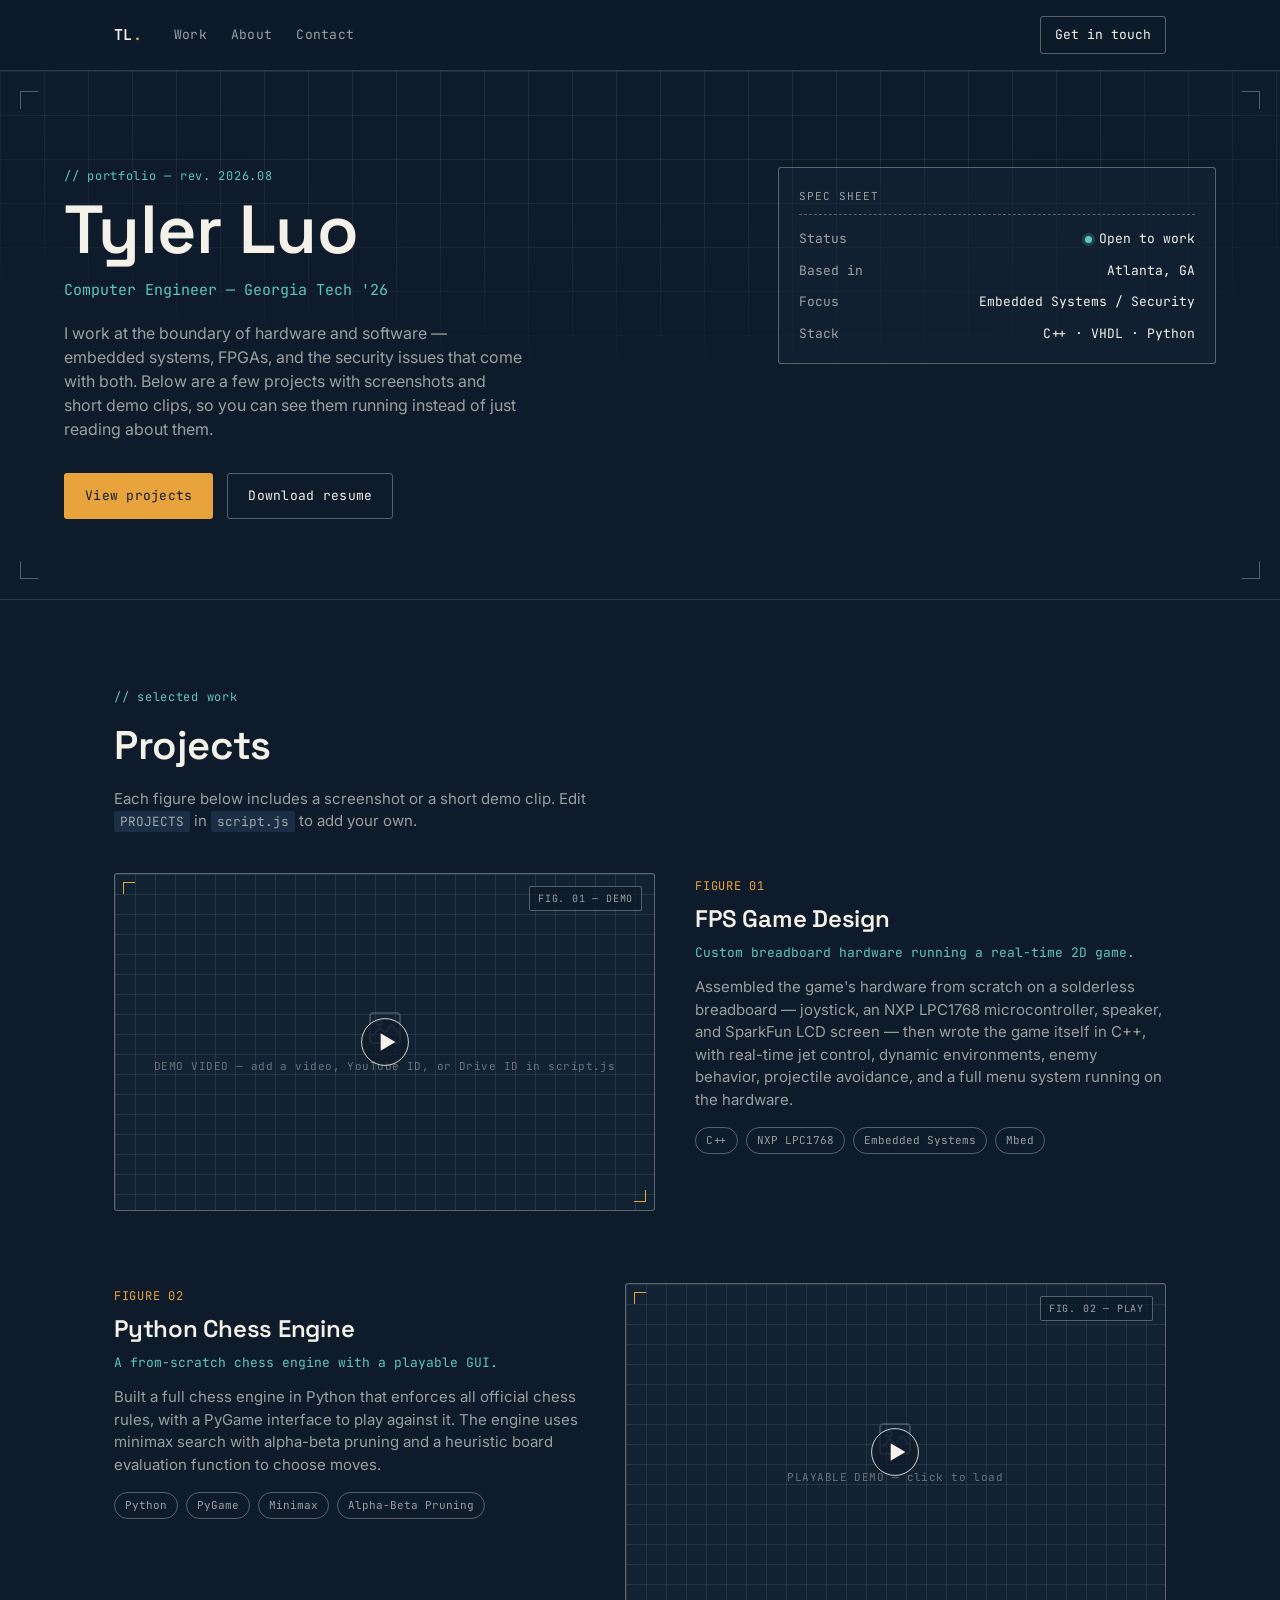
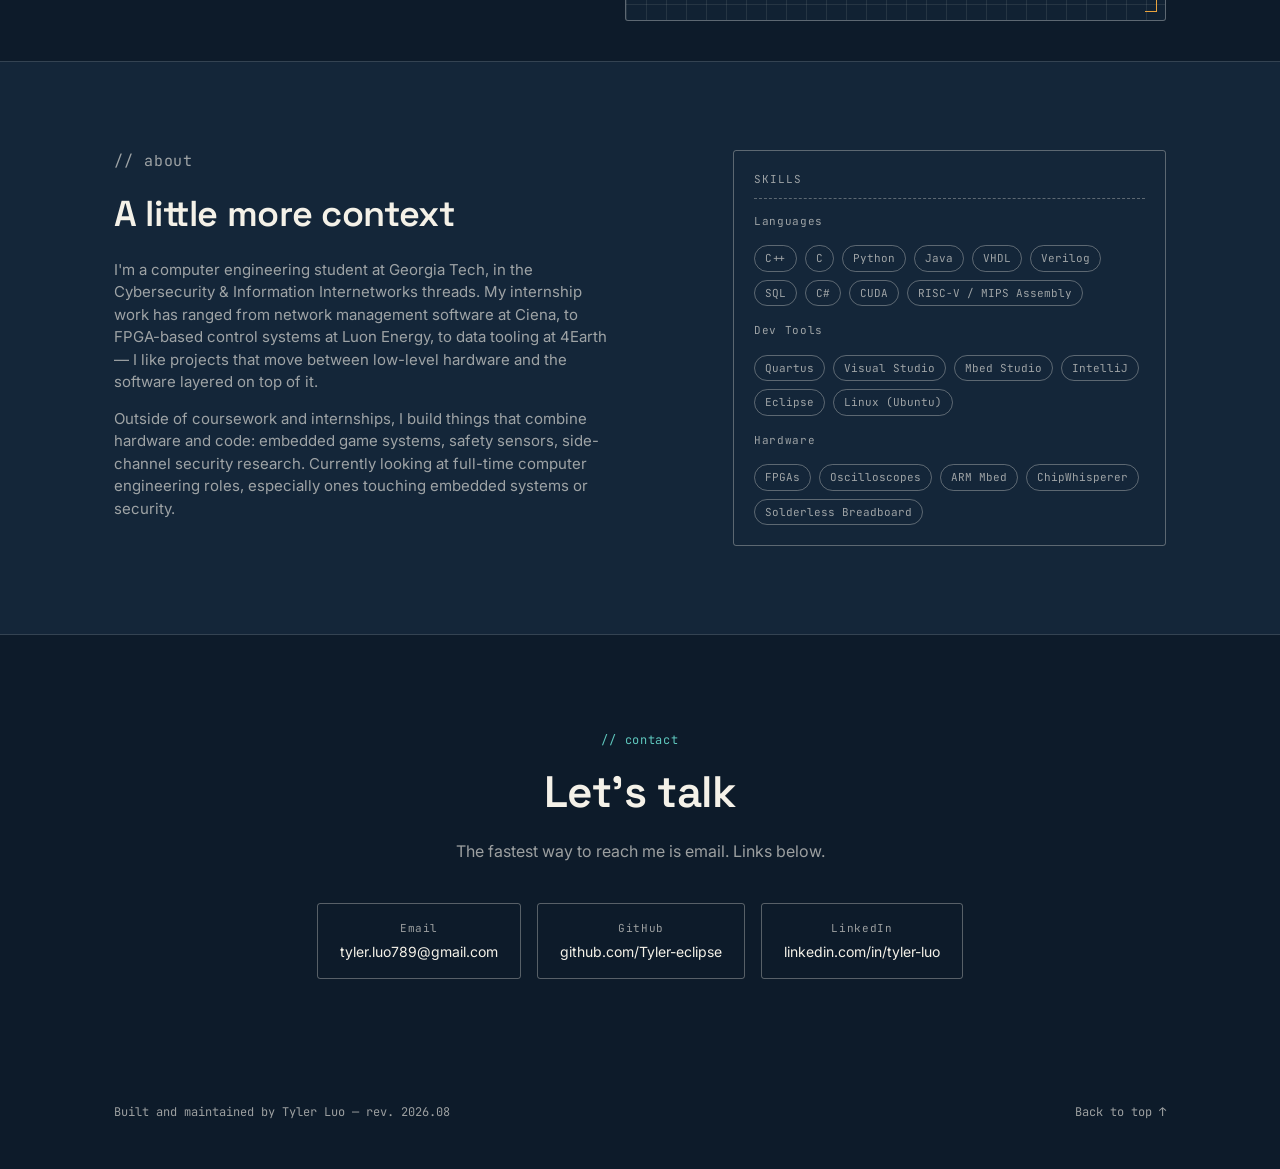
==== commit 4ff7c457: "Update index.html" ====
--- a/index.html
+++ b/index.html
@@ -48,7 +48,7 @@
   <div class="hero__inner">
     <div class="hero__main">
       <p class="eyebrow">// portfolio &mdash; rev. 2026.08</p>
-      <h1 class="hero__name">Tyler Luo<span class="hero__cursor">_</span></h1>
+      <h1 class="hero__name">Tyler Luo</h1>
       <p class="hero__role">Computer Engineer &mdash; Georgia Tech '26</p>
       <p class="hero__tagline">
         I work at the boundary of hardware and software &mdash; embedded
